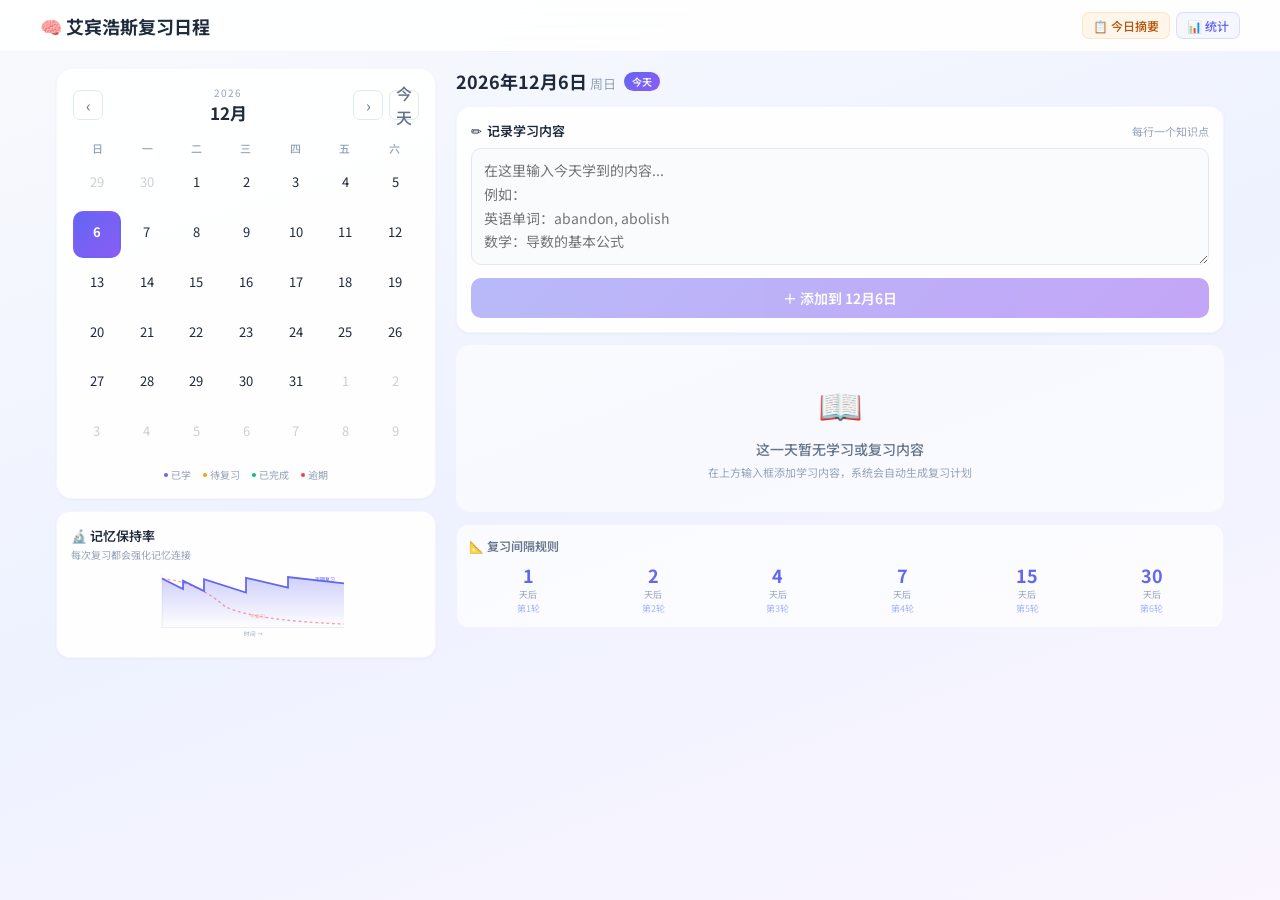
==== index.html @ 2f9223e2 "测试：第一次用命令行修改" ====
<!DOCTYPE html>
<html lang="zh-CN">
<head>
<meta charset="UTF-8">
<meta name="viewport" content="width=device-width, initial-scale=1.0, maximum-scale=1.0, user-scalable=no">
<meta name="apple-mobile-web-app-capable" content="yes">
<meta name="apple-mobile-web-app-status-bar-style" content="black-translucent">
<meta name="apple-mobile-web-app-title" content="复习日程">
<meta name="theme-color" content="#6366f1">
<meta name="description" content="艾宾浩斯遗忘曲线复习提示工具">
<title>艾宾浩斯复习日程</title>
<link rel="manifest" href="[data-uri]">
<link rel="icon" href="data:image/svg+xml,<svg xmlns='http://www.w3.org/2000/svg' viewBox='0 0 100 100'><text y='.9em' font-size='80'>🧠</text></svg>">
<link href="https://fonts.googleapis.com/css2?family=Noto+Sans+SC:wght@300;400;500;600;700&display=swap" rel="stylesheet">
<style>
*{box-sizing:border-box;margin:0;padding:0;-webkit-tap-highlight-color:transparent}
html,body{height:100%;overflow:hidden}
body{font-family:'Noto Sans SC',system-ui,sans-serif;background:linear-gradient(160deg,#f8fafc 0%,#eef2ff 50%,#faf5ff 100%);color:#1e293b}
::-webkit-scrollbar{width:4px}
::-webkit-scrollbar-thumb{background:rgba(120,120,140,0.2);border-radius:2px}

@keyframes fadeUp{from{opacity:0;transform:translateY(10px)}to{opacity:1;transform:translateY(0)}}
@keyframes pulse{0%,100%{transform:scale(1)}50%{transform:scale(1.08)}}
@keyframes modalIn{from{opacity:0;transform:scale(0.92) translateY(20px)}to{opacity:1;transform:scale(1) translateY(0)}}
@keyframes overlayIn{from{opacity:0}to{opacity:1}}
@keyframes spin{to{transform:rotate(360deg)}}

.app{display:flex;flex-direction:column;height:100vh;height:100dvh}

/* Header */
.header{background:rgba(255,255,255,0.88);backdrop-filter:blur(20px);-webkit-backdrop-filter:blur(20px);border-bottom:1px solid rgba(99,102,241,0.08);padding:12px 16px;flex-shrink:0;z-index:10}
.header-inner{display:flex;justify-content:space-between;align-items:center;max-width:1200px;margin:0 auto}
.logo{display:flex;align-items:center;gap:6px}
.logo h1{font-size:18px;font-weight:700;color:#1e293b}
.logo p{font-size:10px;color:#94a3b8;letter-spacing:2px}
.header-btns{display:flex;gap:6px;align-items:center;flex-wrap:wrap}
.hbtn{padding:4px 10px;border-radius:7px;border:1px solid rgba(99,102,241,0.18);background:rgba(99,102,241,0.05);color:#6366f1;font-size:12px;font-weight:500;cursor:pointer;font-family:inherit;white-space:nowrap}
.hbtn.warn{background:rgba(245,158,11,0.08);border-color:rgba(245,158,11,0.18);color:#b45309}
.hbtn.danger{background:rgba(239,68,68,0.06);border-color:rgba(239,68,68,0.12);color:#dc2626}
.streak-badge{display:flex;align-items:center;gap:3px;padding:3px 10px;border-radius:7px;background:rgba(245,158,11,0.08);border:1px solid rgba(245,158,11,0.15);font-size:12px;font-weight:600;color:#92400e}
.streak-fire{animation:pulse 1.5s ease infinite;display:inline-block}

/* Today banner */
.today-banner{padding:8px 12px;background:rgba(251,191,36,0.08);border:1px solid rgba(245,158,11,0.12);border-radius:10px;font-size:12px;color:#92400e;margin:8px 16px 0;display:flex;justify-content:space-between;align-items:center}

/* Main content */
.main{flex:1;overflow-y:auto;-webkit-overflow-scrolling:touch}
.main-grid{display:grid;grid-template-columns:380px 1fr;gap:20px;max-width:1200px;margin:0 auto;padding:16px}

/* Calendar */
.cal-card{background:rgba(255,255,255,0.9);border-radius:16px;padding:16px;border:1px solid rgba(99,102,241,0.06);box-shadow:0 1px 3px rgba(0,0,0,0.04);margin-bottom:12px}
.cal-nav{display:flex;align-items:center;gap:6px;margin-bottom:12px}
.cal-nav button{width:30px;height:30px;border-radius:7px;border:1px solid #e2e8f0;background:#fff;font-size:16px;cursor:pointer;color:#64748b;display:flex;align-items:center;justify-content:center;font-family:inherit}
.cal-title{flex:1;text-align:center}
.cal-title .year{font-size:10px;color:#94a3b8;letter-spacing:1px;display:block}
.cal-title .month{font-size:17px;font-weight:700;color:#1e293b}
.cal-today-btn{padding:3px 10px;border-radius:6px;border:1px solid rgba(99,102,241,0.2);background:rgba(99,102,241,0.06);color:#6366f1;font-size:11px;cursor:pointer;font-weight:500;font-family:inherit}
.week-row{display:grid;grid-template-columns:repeat(7,1fr);margin-bottom:2px}
.week-label{text-align:center;font-size:11px;color:#94a3b8;font-weight:500;padding:3px 0}
.days-grid{display:grid;grid-template-columns:repeat(7,1fr);gap:2px}
.day-cell{aspect-ratio:1;display:flex;flex-direction:column;align-items:center;justify-content:center;font-size:13px;border-radius:10px;cursor:pointer;position:relative;transition:all 0.12s ease;border:2px solid transparent;-webkit-user-select:none;user-select:none}
.day-cell:active{transform:scale(0.92)}
.day-cell.selected{background:linear-gradient(135deg,#6366f1,#8b5cf6);color:#fff;font-weight:700}
.day-cell.today{background:rgba(99,102,241,0.08);border-color:#6366f1;font-weight:700}
.day-cell.outside{opacity:0.22}
.dot-row{display:flex;gap:3px;margin-top:1px;height:5px}
.dot{width:4px;height:4px;border-radius:50%}
.legend{display:flex;gap:12px;justify-content:center;margin-top:10px;font-size:10px;color:#94a3b8}
.legend-item{display:flex;align-items:center;gap:3px}

/* Curve card */
.curve-card{background:rgba(255,255,255,0.9);border-radius:14px;padding:14px;border:1px solid rgba(99,102,241,0.06);box-shadow:0 1px 3px rgba(0,0,0,0.04)}
.curve-card h3{font-size:13px;font-weight:600;color:#1e293b;margin-bottom:2px}
.curve-card p{font-size:10px;color:#94a3b8;margin-bottom:6px}

/* Detail section */
.detail-section{display:flex;flex-direction:column;gap:12px}
.date-header{display:flex;align-items:center;gap:8px;flex-wrap:wrap}
.date-header h2{font-size:18px;font-weight:700;color:#1e293b}
.date-weekday{font-size:13px;font-weight:400;color:#94a3b8}
.today-tag{padding:2px 8px;border-radius:16px;background:linear-gradient(135deg,#6366f1,#8b5cf6);color:#fff;font-size:10px;font-weight:600}

/* Input card */
.input-card{background:rgba(255,255,255,0.9);border-radius:14px;padding:14px;border:1px solid rgba(99,102,241,0.06);box-shadow:0 1px 3px rgba(0,0,0,0.04)}
.input-header{display:flex;align-items:center;gap:5px;margin-bottom:8px;font-size:13px}
.input-header .hint{margin-left:auto;font-size:11px;color:#94a3b8}
.input-card textarea{width:100%;padding:10px 12px;border-radius:10px;border:1.5px solid #e2e8f0;font-size:14px;line-height:1.7;resize:vertical;font-family:inherit;color:#334155;background:rgba(248,250,252,0.6);transition:all 0.2s;min-height:80px}
.input-card textarea:focus{outline:none;border-color:#6366f1;box-shadow:0 0 0 3px rgba(99,102,241,0.12)}
.add-btn{margin-top:8px;width:100%;padding:10px 0;border-radius:10px;border:none;background:linear-gradient(135deg,#6366f1,#7c3aed);color:#fff;font-size:14px;font-weight:600;cursor:pointer;font-family:inherit;transition:all 0.2s}
.add-btn:disabled{opacity:0.45;cursor:not-allowed}
.add-btn:active:not(:disabled){transform:scale(0.98)}

/* Section cards */
.section-card{background:rgba(255,255,255,0.9);border-radius:14px;padding:14px;border:1px solid rgba(99,102,241,0.06);box-shadow:0 1px 3px rgba(0,0,0,0.04)}
.section-title{font-size:13px;font-weight:600;color:#1e293b;display:flex;align-items:center;gap:6px;margin-bottom:10px}
.section-dot{width:7px;height:7px;border-radius:50%;display:inline-block;flex-shrink:0}
.done-count{margin-left:auto;font-size:11px;font-weight:400;color:#94a3b8}
.learn-item{display:flex;align-items:center;justify-content:space-between;padding:7px 10px;border-radius:7px;margin-bottom:4px;background:rgba(99,102,241,0.03);border:1px solid rgba(99,102,241,0.06);animation:fadeUp 0.3s ease both;font-size:13px;color:#334155}
.del-btn{width:22px;height:22px;border-radius:5px;border:none;background:rgba(239,68,68,0.08);color:#ef4444;font-size:11px;cursor:pointer;display:flex;align-items:center;justify-content:center;flex-shrink:0}
.schedule-preview{margin-top:10px;padding:8px 10px;border-radius:8px;background:rgba(99,102,241,0.03);border:1px solid rgba(99,102,241,0.06)}
.schedule-preview .label{font-size:11px;color:#64748b;margin-bottom:5px}
.schedule-tags{display:flex;flex-wrap:wrap;gap:5px}
.schedule-tag{padding:3px 8px;border-radius:5px;font-size:10px;font-weight:500;border:1px solid;cursor:pointer;transition:all 0.12s}
.schedule-tag:active{transform:scale(0.95)}

/* Review items */
.review-group{margin-bottom:10px}
.review-group-head{display:flex;align-items:center;gap:6px;font-size:11px;color:#64748b;margin-bottom:5px;flex-wrap:wrap}
.review-round{padding:1px 7px;border-radius:4px;background:rgba(99,102,241,0.08);color:#6366f1;font-size:10px;font-weight:500}
.retention-bar{flex:1;height:3px;border-radius:2px;background:#f1f5f9;overflow:hidden;max-width:60px;min-width:30px}
.retention-fill{height:100%;border-radius:2px;transition:width 0.3s}
.retention-text{font-size:10px;color:#94a3b8}
.review-item{display:flex;align-items:center;gap:8px;padding:7px 10px;border-radius:7px;margin-bottom:3px;border:1px solid;animation:fadeUp 0.3s ease both}
.check-box{width:20px;height:20px;border-radius:5px;border:2px solid;display:flex;align-items:center;justify-content:center;flex-shrink:0;cursor:pointer;transition:all 0.12s}
.check-box:active{transform:scale(0.88)}
.review-text{font-size:13px;color:#334155}

/* Empty */
.empty-state{text-align:center;padding:32px 16px;background:rgba(255,255,255,0.6);border-radius:14px}
.empty-state .icon{font-size:36px;margin-bottom:10px}
.empty-state .text{font-size:14px;color:#64748b;font-weight:500}
.empty-state .hint{font-size:11px;color:#94a3b8;margin-top:5px}

/* Ref card */
.ref-card{background:rgba(255,255,255,0.7);border-radius:12px;padding:12px;border:1px solid rgba(99,102,241,0.06)}
.ref-card h4{font-size:12px;font-weight:600;color:#64748b;margin-bottom:8px}
.ref-grid{display:flex;gap:6px;justify-content:space-between}
.ref-item{text-align:center;flex:1}
.ref-num{font-size:18px;font-weight:700;color:#6366f1}
.ref-label{font-size:9px;color:#94a3b8}
.ref-round{font-size:9px;color:#a5b4fc;margin-top:1px}

/* Stats */
.stats-panel{display:grid;grid-template-columns:repeat(4,1fr);gap:8px;margin:8px 16px 0;animation:fadeUp 0.3s ease}
.stat-card{background:rgba(99,102,241,0.04);border-radius:10px;padding:10px;text-align:center;border:1px solid rgba(99,102,241,0.08)}
.stat-num{font-size:22px;font-weight:700;color:#6366f1}
.stat-label{font-size:10px;color:#94a3b8;margin-top:1px}

/* Modal */
.modal-overlay{position:fixed;inset:0;z-index:100;background:rgba(15,23,42,0.5);backdrop-filter:blur(8px);-webkit-backdrop-filter:blur(8px);display:flex;align-items:center;justify-content:center;padding:16px;animation:overlayIn 0.25s ease}
.modal{background:#fff;border-radius:18px;padding:20px;width:100%;max-width:440px;max-height:82vh;overflow-y:auto;box-shadow:0 25px 60px rgba(0,0,0,0.2);animation:modalIn 0.35s cubic-bezier(0.16,1,0.3,1)}
.modal-header{display:flex;justify-content:space-between;align-items:flex-start;margin-bottom:14px}
.modal-header h2{font-size:18px;font-weight:700;color:#1e293b}
.modal-header .date{font-size:12px;color:#94a3b8;margin-top:2px}
.modal-close{width:30px;height:30px;border-radius:7px;border:1px solid #e2e8f0;background:#fff;font-size:15px;cursor:pointer;color:#94a3b8;display:flex;align-items:center;justify-content:center;font-family:inherit}
.modal .streak-bar{display:flex;align-items:center;gap:6px;padding:8px 12px;border-radius:10px;background:linear-gradient(135deg,rgba(245,158,11,0.08),rgba(251,191,36,0.06));border:1px solid rgba(245,158,11,0.12);margin-bottom:12px;font-size:13px;color:#92400e}
.modal .streak-bar .msg{margin-left:auto;font-size:11px;color:#b45309;font-weight:500}
.modal-summary{display:grid;grid-template-columns:repeat(3,1fr);gap:8px;margin-bottom:14px}
.modal-summary .card{text-align:center;padding:10px 6px;border-radius:10px;background:rgba(248,250,252,0.8);border:1px solid}
.modal-summary .num{font-size:22px;font-weight:700}
.modal-summary .lbl{font-size:10px;color:#94a3b8;margin-top:1px}
.modal-list{margin-bottom:12px}
.modal-list h4{font-size:12px;font-weight:600;color:#1e293b;margin-bottom:6px}
.modal-list-scroll{max-height:180px;overflow-y:auto}
.modal-group{margin-bottom:8px}
.modal-group-head{display:flex;align-items:center;gap:6px;font-size:11px;color:#64748b;margin-bottom:4px}
.modal-item{display:flex;align-items:center;gap:8px;padding:6px 8px;border-radius:7px;margin-bottom:2px;animation:fadeUp 0.3s ease both}
.modal-overdue{padding:10px 12px;border-radius:10px;background:rgba(239,68,68,0.04);border:1px solid rgba(239,68,68,0.1);margin-bottom:12px}
.modal-overdue h4{font-size:12px;font-weight:600;color:#dc2626;margin-bottom:3px}
.modal-overdue .hint{font-size:10px;color:#f87171;margin-bottom:6px}
.modal-overdue-item{display:flex;align-items:center;justify-content:space-between;padding:5px 8px;border-radius:5px;margin-bottom:2px;background:rgba(239,68,68,0.04);font-size:12px;color:#991b1b}
.modal-overdue-item .meta{font-size:10px;color:#f87171;flex-shrink:0}
.modal-start-btn{width:100%;padding:11px 0;border-radius:10px;border:none;background:linear-gradient(135deg,#6366f1,#7c3aed);color:#fff;font-size:14px;font-weight:600;cursor:pointer;font-family:inherit}
.modal-start-btn:active{transform:scale(0.98)}

/* Mobile responsive */
@media(max-width:800px){
  .main-grid{grid-template-columns:1fr;padding:12px}
  .header{padding:10px 12px}
  .logo h1{font-size:16px}
  .stats-panel{grid-template-columns:repeat(2,1fr);margin:8px 12px 0}
  .today-banner{margin:6px 12px 0}
  .cal-section{order:0}
  .detail-section{order:1}
}
@media(max-width:400px){
  .header-btns{gap:4px}
  .hbtn{padding:3px 7px;font-size:11px}
  .stats-panel{grid-template-columns:repeat(2,1fr)}
}
</style>
</head>
<body>
<div class="app" id="app"></div>
<script>
// ========== DATA LAYER ==========
const REVIEW_INTERVALS = [1,2,4,7,15,30];
const REVIEW_LABELS = ['1天后','2天后','4天后','7天后','15天后','30天后'];
const WEEKDAYS = ['日','一','二','三','四','五','六'];
const MONTHS = ['1月','2月','3月','4月','5月','6月','7月','8月','9月','10月','11月','12月'];
const LS_KEY = 'ebbinghaus-pwa-v1';

function dateToKey(d){ return d.getFullYear()+'-'+String(d.getMonth()+1).padStart(2,'0')+'-'+String(d.getDate()).padStart(2,'0') }
function keyToDate(k){ const p=k.split('-').map(Number); return new Date(p[0],p[1]-1,p[2]) }
function addDays(d,n){ const r=new Date(d); r.setDate(r.getDate()+n); return r }
function sameDay(a,b){ return a.getFullYear()===b.getFullYear()&&a.getMonth()===b.getMonth()&&a.getDate()===b.getDate() }
function retentionRate(days){ return Math.max(0.2,Math.exp(-0.3*days)) }

let state = {
  entries: {},
  completed: {},
  currentMonth: new Date().getMonth(),
  currentYear: new Date().getFullYear(),
  selectedDate: new Date(),
  inputText: '',
  showStats: false,
  showModal: false,
  dismissedDate: ''
};

function loadState(){
  try{
    const raw = localStorage.getItem(LS_KEY);
    if(raw){
      const d = JSON.parse(raw);
      state.entries = d.entries||{};
      state.completed = d.completed||{};
    }
  }catch(e){}
}
function saveState(){
  try{
    localStorage.setItem(LS_KEY, JSON.stringify({entries:state.entries,completed:state.completed}));
  }catch(e){}
}

function getReviewMap(){
  const map={};
  Object.keys(state.entries).forEach(dk=>{
    const items=state.entries[dk];
    const ld=keyToDate(dk);
    REVIEW_INTERVALS.forEach((interval,idx)=>{
      const rd=addDays(ld,interval);
      const rk=dateToKey(rd);
      if(!map[rk])map[rk]=[];
      items.forEach(item=>{
        map[rk].push({content:item,learnedOn:dk,reviewRound:idx+1,interval});
      });
    });
  });
  return map;
}

function isCompleted(dk,content,learnedOn){
  return !!state.completed[dk+'::'+learnedOn+'::'+content];
}
function toggleCompleted(dk,content,learnedOn){
  const k=dk+'::'+learnedOn+'::'+content;
  if(state.completed[k]) delete state.completed[k];
  else state.completed[k]=true;
  saveState(); render();
}

function getOverdue(rMap){
  const today=new Date(); const arr=[];
  Object.keys(rMap).forEach(dk=>{
    const d=keyToDate(dk);
    if(d<today&&!sameDay(d,today)){
      rMap[dk].forEach(r=>{
        if(!state.completed[dk+'::'+r.learnedOn+'::'+r.content])
          arr.push({...r,dueDate:dk});
      });
    }
  });
  return arr;
}

function getStreak(rMap){
  const today=new Date(); let count=0; let cd=new Date(today);
  const tKey=dateToKey(cd); const tRevs=rMap[tKey]||[]; const tLearned=state.entries[tKey]||[];
  if(!tRevs.length&&!tLearned.length) cd=addDays(cd,-1);
  else if(tRevs.length){
    const allDone=tRevs.every(r=>state.completed[tKey+'::'+r.learnedOn+'::'+r.content]);
    if(!allDone) cd=addDays(cd,-1);
  }
  for(let i=0;i<365;i++){
    const dk=dateToKey(cd); const revs=rMap[dk]||[]; const learned=state.entries[dk]||[];
    if(!revs.length&&!learned.length) break;
    if(revs.length){
      const allDone=revs.every(r=>state.completed[dk+'::'+r.learnedOn+'::'+r.content]);
      if(!allDone) break;
    }
    count++; cd=addDays(cd,-1);
  }
  return count;
}

function getCalDays(y,m){
  const first=new Date(y,m,1); const last=new Date(y,m+1,0); const days=[];
  for(let i=first.getDay()-1;i>=0;i--) days.push({date:new Date(y,m,-i),outside:true});
  for(let i=1;i<=last.getDate();i++) days.push({date:new Date(y,m,i),outside:false});
  const rem=42-days.length;
  for(let i=1;i<=rem;i++) days.push({date:new Date(y,m+1,i),outside:true});
  return days;
}

// ========== RENDER ==========
function h(tag,attrs,...children){
  const el=document.createElement(tag);
  if(attrs) Object.keys(attrs).forEach(k=>{
    if(k==='onclick'||k==='oninput'||k==='onchange') el.addEventListener(k.slice(2),attrs[k]);
    else if(k==='className') el.className=attrs[k];
    else if(k==='style'&&typeof attrs[k]==='object'){
      Object.assign(el.style,attrs[k]);
    }
    else el.setAttribute(k,attrs[k]);
  });
  children.flat(Infinity).forEach(c=>{
    if(c==null||c===false)return;
    if(typeof c==='string'||typeof c==='number') el.appendChild(document.createTextNode(c));
    else if(c instanceof Node) el.appendChild(c);
  });
  return el;
}

function render(){
  const today=new Date();
  const todayKey=dateToKey(today);
  const rMap=getReviewMap();
  const overdue=getOverdue(rMap);
  const streak=getStreak(rMap);
  const selKey=dateToKey(state.selectedDate);
  const dayReviews=rMap[selKey]||[];
  const dayLearned=state.entries[selKey]||[];
  const calDays=getCalDays(state.currentYear,state.currentMonth);
  const isToday=sameDay(state.selectedDate,today);
  const todayRevs=rMap[todayKey]||[];
  const todayDone=todayRevs.filter(r=>isCompleted(todayKey,r.content,r.learnedOn)).length;
  const totalLearned=Object.values(state.entries).reduce((s,a)=>s+a.length,0);
  const totalCompleted=Object.keys(state.completed).length;

  // Auto show modal
  if(!state.showModal && state.dismissedDate!==todayKey && (todayRevs.length>0||overdue.length>0)){
    state.showModal=true;
  }

  const app=document.getElementById('app');
  app.innerHTML='';

  // == Modal ==
  if(state.showModal){
    const dismiss=()=>{ state.showModal=false; state.dismissedDate=todayKey; render(); };
    const overlay=h('div',{className:'modal-overlay',onclick:dismiss});
    const modal=h('div',{className:'modal',onclick:e=>e.stopPropagation()},
      // Header
      h('div',{className:'modal-header'},
        h('div',null,
          h('h2',null,(todayRevs.length>0?'📋':'✅')+' 今日复习摘要'),
          h('p',{className:'date'},today.getFullYear()+'年'+(today.getMonth()+1)+'月'+today.getDate()+'日 周'+WEEKDAYS[today.getDay()])
        ),
        h('button',{className:'modal-close',onclick:dismiss},'✕')
      ),
      // Streak
      streak>0?h('div',{className:'streak-bar'},
        h('span',{className:'streak-fire',style:{fontSize:'18px'}},'🔥'),
        h('span',null,'连续坚持 ',h('strong',null,streak),' 天'),
        h('span',{className:'msg'},streak>=30?'太强了！':streak>=14?'继续保持！':streak>=7?'一周达成！':'加油！')
      ):null,
      // Summary
      h('div',{className:'modal-summary'},
        h('div',{className:'card',style:{borderColor:'rgba(99,102,241,0.15)'}},
          h('div',{className:'num',style:{color:'#6366f1'}},todayRevs.length),
          h('div',{className:'lbl'},'今日待复习')
        ),
        h('div',{className:'card',style:{borderColor:'rgba(16,185,129,0.15)'}},
          h('div',{className:'num',style:{color:'#10b981'}},todayDone),
          h('div',{className:'lbl'},'已完成')
        ),
        h('div',{className:'card',style:{borderColor:overdue.length>0?'rgba(239,68,68,0.15)':'rgba(16,185,129,0.15)'}},
          h('div',{className:'num',style:{color:overdue.length>0?'#ef4444':'#10b981'}},overdue.length),
          h('div',{className:'lbl'},'逾期未复习')
        )
      ),
      // Today list
      todayRevs.length>0?h('div',{className:'modal-list'},
        h('h4',null,'📌 今日复习内容'),
        h('div',{className:'modal-list-scroll'},
          ...(() => {
            const groups={};
            todayRevs.forEach(r=>{ if(!groups[r.learnedOn])groups[r.learnedOn]=[]; groups[r.learnedOn].push(r); });
            return Object.keys(groups).sort().map(lk=>{
              const ld=keyToDate(lk); const items=groups[lk];
              return h('div',{className:'modal-group'},
                h('div',{className:'modal-group-head'},
                  h('span',null,'学于 '+(ld.getMonth()+1)+'/'+ld.getDate()),
                  h('span',{className:'review-round'},'第'+items[0].reviewRound+'次')
                ),
                ...items.map(r=>{
                  const done=isCompleted(todayKey,r.content,r.learnedOn);
                  return h('div',{className:'modal-item',style:{background:done?'rgba(16,185,129,0.05)':'rgba(251,191,36,0.05)'}},
                    h('div',{className:'check-box',onclick:()=>toggleCompleted(todayKey,r.content,r.learnedOn),style:{background:done?'#10b981':'transparent',borderColor:done?'#10b981':'#cbd5e1',color:'#fff'}},done?'✓':''),
                    h('span',{style:{fontSize:'13px',color:'#334155',flex:'1',textDecoration:done?'line-through':'none',opacity:done?'0.5':'1'}},r.content)
                  );
                })
              );
            });
          })()
        )
      ):null,
      // Overdue
      overdue.length>0?h('div',{className:'modal-overdue'},
        h('h4',null,'⚠️ 逾期未复习 ('+overdue.length+'项)'),
        h('p',{className:'hint'},'以下内容已过复习日期，建议尽快补习'),
        h('div',{className:'modal-list-scroll'},
          ...overdue.slice(0,10).map(r=>
            h('div',{className:'modal-overdue-item'},
              h('span',{style:{flex:'1'}},r.content),
              h('span',{className:'meta'},'原定 '+(keyToDate(r.dueDate).getMonth()+1)+'/'+keyToDate(r.dueDate).getDate())
            )
          ),
          overdue.length>10?h('p',{style:{fontSize:'11px',color:'#94a3b8',textAlign:'center',marginTop:'5px'}},'还有 '+(overdue.length-10)+' 项...'):null
        )
      ):null,
      // Button
      h('button',{className:'modal-start-btn',onclick:dismiss},todayRevs.length-todayDone>0?'开始复习 →':'知道了 👍')
    );
    overlay.appendChild(modal);
    app.appendChild(overlay);
  }

  // == Header ==
  const header=h('div',{className:'header'},
    h('div',{className:'header-inner'},
      h('div',{className:'logo'},
        h('h1',null,'🧠 艾宾浩斯复习日程'),
      ),
      h('div',{className:'header-btns'},
        streak>0?h('div',{className:'streak-badge'},h('span',{className:'streak-fire'},'🔥'),streak+'天'):null,
        overdue.length>0?h('button',{className:'hbtn danger'},'⚠️ '+overdue.length+'项逾期'):null,
        h('button',{className:'hbtn warn',onclick:()=>{state.showModal=true;render();}},'📋 今日摘要'),
        h('button',{className:'hbtn',onclick:()=>{state.showStats=!state.showStats;render();}},state.showStats?'✕ 关闭':'📊 统计')
      )
    ),
    // Stats
    state.showStats?h('div',{className:'stats-panel'},
      h('div',{className:'stat-card'},h('div',{className:'stat-num'},totalLearned),h('div',{className:'stat-label'},'已学内容')),
      h('div',{className:'stat-card'},h('div',{className:'stat-num'},Object.keys(state.entries).length),h('div',{className:'stat-label'},'学习天数')),
      h('div',{className:'stat-card'},h('div',{className:'stat-num',style:{color:'#10b981'}},totalCompleted),h('div',{className:'stat-label'},'已完成复习')),
      h('div',{className:'stat-card'},h('div',{className:'stat-num',style:{color:todayRevs.length-todayDone>0?'#f59e0b':'#10b981'}},todayRevs.length-todayDone),h('div',{className:'stat-label'},'今日待复习'))
    ):null,
    // Today banner
    todayRevs.length>0?h('div',{className:'today-banner'},
      h('span',null,'📌 今日有 ',h('strong',null,todayRevs.length),' 项需要复习，已完成 ',h('strong',null,todayDone),' 项'),
      !sameDay(state.selectedDate,today)?h('button',{className:'cal-today-btn',onclick:()=>{state.selectedDate=today;state.currentMonth=today.getMonth();state.currentYear=today.getFullYear();render();}},'查看今日'):null
    ):null
  );
  app.appendChild(header);

  // == Main ==
  const main=h('div',{className:'main'});
  const grid=h('div',{className:'main-grid'});

  // -- Calendar column --
  const calCol=h('div',{className:'cal-section'});

  // Calendar card
  const calCard=h('div',{className:'cal-card'});
  const calNav=h('div',{className:'cal-nav'},
    h('button',{onclick:()=>{if(state.currentMonth===0){state.currentMonth=11;state.currentYear--}else state.currentMonth--;render();}},'‹'),
    h('div',{className:'cal-title'},
      h('span',{className:'year'},state.currentYear),
      h('span',{className:'month'},MONTHS[state.currentMonth])
    ),
    h('button',{onclick:()=>{if(state.currentMonth===11){state.currentMonth=0;state.currentYear++}else state.currentMonth++;render();}},'›'),
    h('button',{className:'cal-today-btn',onclick:()=>{state.currentMonth=today.getMonth();state.currentYear=today.getFullYear();state.selectedDate=today;render();}},'今天')
  );
  calCard.appendChild(calNav);

  const weekRow=h('div',{className:'week-row'});
  WEEKDAYS.forEach(w=>weekRow.appendChild(h('div',{className:'week-label'},w)));
  calCard.appendChild(weekRow);

  const daysGrid=h('div',{className:'days-grid'});
  calDays.forEach(day=>{
    const dk=dateToKey(day.date);
    const hasL=!!state.entries[dk];
    const hasR=!!(rMap[dk]&&rMap[dk].length);
    const isSel=sameDay(day.date,state.selectedDate);
    const isTd=sameDay(day.date,today);
    const rc=(rMap[dk]||[]).length;
    const dc=(rMap[dk]||[]).filter(r=>isCompleted(dk,r.content,r.learnedOn)).length;
    const allDone=rc>0&&dc===rc;
    const isPast=day.date<today&&!isTd;

    let cls='day-cell';
    if(isSel)cls+=' selected';
    else if(isTd)cls+=' today';
    if(day.outside)cls+=' outside';

    const cell=h('div',{className:cls,onclick:()=>{state.selectedDate=day.date;render();}},
      h('span',null,day.date.getDate()),
      h('div',{className:'dot-row'},
        hasL?h('div',{className:'dot',style:{background:isSel?'rgba(255,255,255,0.9)':'#6366f1'}}):null,
        hasR?h('div',{className:'dot',style:{background:isSel?'rgba(255,255,255,0.7)':allDone?'#10b981':isPast?'#ef4444':'#f59e0b'}}):null
      )
    );
    daysGrid.appendChild(cell);
  });
  calCard.appendChild(daysGrid);

  const legend=h('div',{className:'legend'},
    h('div',{className:'legend-item'},h('div',{className:'dot',style:{background:'#6366f1'}}),' 已学'),
    h('div',{className:'legend-item'},h('div',{className:'dot',style:{background:'#f59e0b'}}),' 待复习'),
    h('div',{className:'legend-item'},h('div',{className:'dot',style:{background:'#10b981'}}),' 已完成'),
    h('div',{className:'legend-item'},h('div',{className:'dot',style:{background:'#ef4444'}}),' 逾期')
  );
  calCard.appendChild(legend);
  calCol.appendChild(calCard);

  // Curve
  const curveCard=h('div',{className:'curve-card'});
  curveCard.innerHTML='<h3>🔬 记忆保持率</h3><p>每次复习都会强化记忆连接</p><svg viewBox="0 0 300 100" style="width:100%;height:70px"><defs><linearGradient id="cg" x1="0" y1="0" x2="0" y2="1"><stop offset="0%" stop-color="#6366f1" stop-opacity="0.3"/><stop offset="100%" stop-color="#6366f1" stop-opacity="0"/></linearGradient></defs><line x1="30" y1="85" x2="290" y2="85" stroke="#e2e8f0" stroke-width="1"/><line x1="30" y1="10" x2="30" y2="85" stroke="#e2e8f0" stroke-width="1"/><path d="M30,15 Q80,20 120,55 Q160,75 290,80" fill="none" stroke="#fca5a5" stroke-width="2" stroke-dasharray="4,4"/><path d="M30,15 L60,30 L60,18 L90,33 L90,16 L150,35 L150,14 L210,28 L210,13 L290,22" fill="none" stroke="#6366f1" stroke-width="2.5"/><path d="M30,15 L60,30 L60,18 L90,33 L90,16 L150,35 L150,14 L210,28 L210,13 L290,22 L290,85 L30,85 Z" fill="url(#cg)"/><text x="160" y="97" text-anchor="middle" font-size="8" fill="#94a3b8">时间 →</text><text x="155" y="72" font-size="7" fill="#fca5a5">不复习</text><text x="248" y="18" font-size="7" fill="#6366f1">定期复习</text></svg>';
  calCol.appendChild(curveCard);

  grid.appendChild(calCol);

  // -- Detail column --
  const detailCol=h('div',{className:'detail-section'});

  // Date header
  detailCol.appendChild(h('div',{className:'date-header'},
    h('h2',null,state.selectedDate.getFullYear()+'年'+(state.selectedDate.getMonth()+1)+'月'+state.selectedDate.getDate()+'日',
      h('span',{className:'date-weekday'},' 周'+WEEKDAYS[state.selectedDate.getDay()])
    ),
    isToday?h('span',{className:'today-tag'},'今天'):null
  ));

  // Input
  const inputCard=h('div',{className:'input-card'},
    h('div',{className:'input-header'},
      h('span',null,'✏️'),
      h('span',{style:{fontWeight:'600'}},'记录学习内容'),
      h('span',{className:'hint'},'每行一个知识点')
    )
  );
  const ta=h('textarea',{placeholder:'在这里输入今天学到的内容...\n例如：\n英语单词：abandon, abolish\n数学：导数的基本公式',rows:'4',oninput:e=>{state.inputText=e.target.value}});
  ta.value=state.inputText;
  inputCard.appendChild(ta);
  const addBtn=h('button',{className:'add-btn',onclick:()=>{
    if(!state.inputText.trim())return;
    const k=selKey;
    if(!state.entries[k])state.entries[k]=[];
    state.inputText.split('\n').filter(l=>l.trim()).forEach(l=>state.entries[k].push(l.trim()));
    state.inputText='';
    saveState(); render();
  }},'＋ 添加到 '+(state.selectedDate.getMonth()+1)+'月'+state.selectedDate.getDate()+'日');
  if(!state.inputText.trim()) addBtn.disabled=true;
  inputCard.appendChild(addBtn);
  detailCol.appendChild(inputCard);

  // Learned items
  if(dayLearned.length>0){
    const sec=h('div',{className:'section-card'},
      h('div',{className:'section-title'},
        h('span',{className:'section-dot',style:{background:'#6366f1'}}),
        '当日学习 · '+dayLearned.length+'项'
      )
    );
    dayLearned.forEach((item,idx)=>{
      sec.appendChild(h('div',{className:'learn-item'},
        h('span',{style:{flex:'1'}},item),
        h('button',{className:'del-btn',onclick:()=>{
          state.entries[selKey]=state.entries[selKey].filter((_,i)=>i!==idx);
          if(state.entries[selKey].length===0)delete state.entries[selKey];
          saveState(); render();
        }},'✕')
      ));
    });
    // Schedule preview
    const preview=h('div',{className:'schedule-preview'},h('p',{className:'label'},'📅 复习安排'));
    const tags=h('div',{className:'schedule-tags'});
    REVIEW_INTERVALS.forEach((interval,i)=>{
      const rd=addDays(state.selectedDate,interval);
      const isPast=rd<today;
      tags.appendChild(h('span',{className:'schedule-tag',style:{
        background:isPast?'rgba(239,68,68,0.08)':'rgba(99,102,241,0.08)',
        color:isPast?'#ef4444':'#6366f1',
        borderColor:isPast?'rgba(239,68,68,0.15)':'rgba(99,102,241,0.15)'
      },onclick:()=>{state.selectedDate=rd;state.currentMonth=rd.getMonth();state.currentYear=rd.getFullYear();render();}},
        (rd.getMonth()+1)+'/'+rd.getDate()+' ('+REVIEW_LABELS[i]+')'
      ));
    });
    preview.appendChild(tags);
    sec.appendChild(preview);
    detailCol.appendChild(sec);
  }

  // Review items
  if(dayReviews.length>0){
    const doneTotal=dayReviews.filter(r=>isCompleted(selKey,r.content,r.learnedOn)).length;
    const sec=h('div',{className:'section-card'},
      h('div',{className:'section-title'},
        h('span',{className:'section-dot',style:{background:'#f59e0b'}}),
        '需要复习 · '+dayReviews.length+'项',
        h('span',{className:'done-count'},'已完成 '+doneTotal+'/'+dayReviews.length)
      )
    );
    const groups={};
    dayReviews.forEach(r=>{ if(!groups[r.learnedOn])groups[r.learnedOn]=[]; groups[r.learnedOn].push(r); });
    Object.keys(groups).sort().forEach(lk=>{
      const ld=keyToDate(lk); const items=groups[lk]; const rr=retentionRate(items[0].interval);
      const grp=h('div',{className:'review-group'},
        h('div',{className:'review-group-head'},
          h('span',null,'学于 '+(ld.getMonth()+1)+'/'+ld.getDate()),
          h('span',{className:'review-round'},'第'+items[0].reviewRound+'次复习'),
          h('div',{className:'retention-bar'},h('div',{className:'retention-fill',style:{width:(rr*100)+'%',background:rr>0.5?'#10b981':rr>0.3?'#f59e0b':'#ef4444'}})),
          h('span',{className:'retention-text'},Math.round(rr*100)+'%')
        )
      );
      items.forEach(r=>{
        const done=isCompleted(selKey,r.content,r.learnedOn);
        grp.appendChild(h('div',{className:'review-item',style:{
          background:done?'rgba(16,185,129,0.04)':'rgba(251,191,36,0.04)',
          borderColor:done?'rgba(16,185,129,0.15)':'rgba(251,191,36,0.15)'
        }},
          h('div',{className:'check-box',onclick:()=>toggleCompleted(selKey,r.content,r.learnedOn),style:{
            background:done?'#10b981':'transparent',
            borderColor:done?'#10b981':'#cbd5e1',color:'#fff',fontSize:'12px',fontWeight:'700'
          }},done?'✓':''),
          h('span',{className:'review-text',style:{textDecoration:done?'line-through':'none',opacity:done?'0.5':'1',flex:'1'}},r.content)
        ));
      });
      sec.appendChild(grp);
    });
    detailCol.appendChild(sec);
  }

  // Empty
  if(dayLearned.length===0&&dayReviews.length===0){
    detailCol.appendChild(h('div',{className:'empty-state'},
      h('div',{className:'icon'},'📖'),
      h('p',{className:'text'},'这一天暂无学习或复习内容'),
      h('p',{className:'hint'},'在上方输入框添加学习内容，系统会自动生成复习计划')
    ));
  }

  // Ref card
  const refCard=h('div',{className:'ref-card'},h('h4',null,'📐 复习间隔规则'));
  const refGrid=h('div',{className:'ref-grid'});
  REVIEW_INTERVALS.forEach((interval,i)=>{
    refGrid.appendChild(h('div',{className:'ref-item'},
      h('div',{className:'ref-num'},interval),
      h('div',{className:'ref-label'},'天后'),
      h('div',{className:'ref-round'},'第'+(i+1)+'轮')
    ));
  });
  refCard.appendChild(refGrid);
  detailCol.appendChild(refCard);

  grid.appendChild(detailCol);
  main.appendChild(grid);
  app.appendChild(main);
}

// Init
loadState();
render();
</script>
</body>
</html>
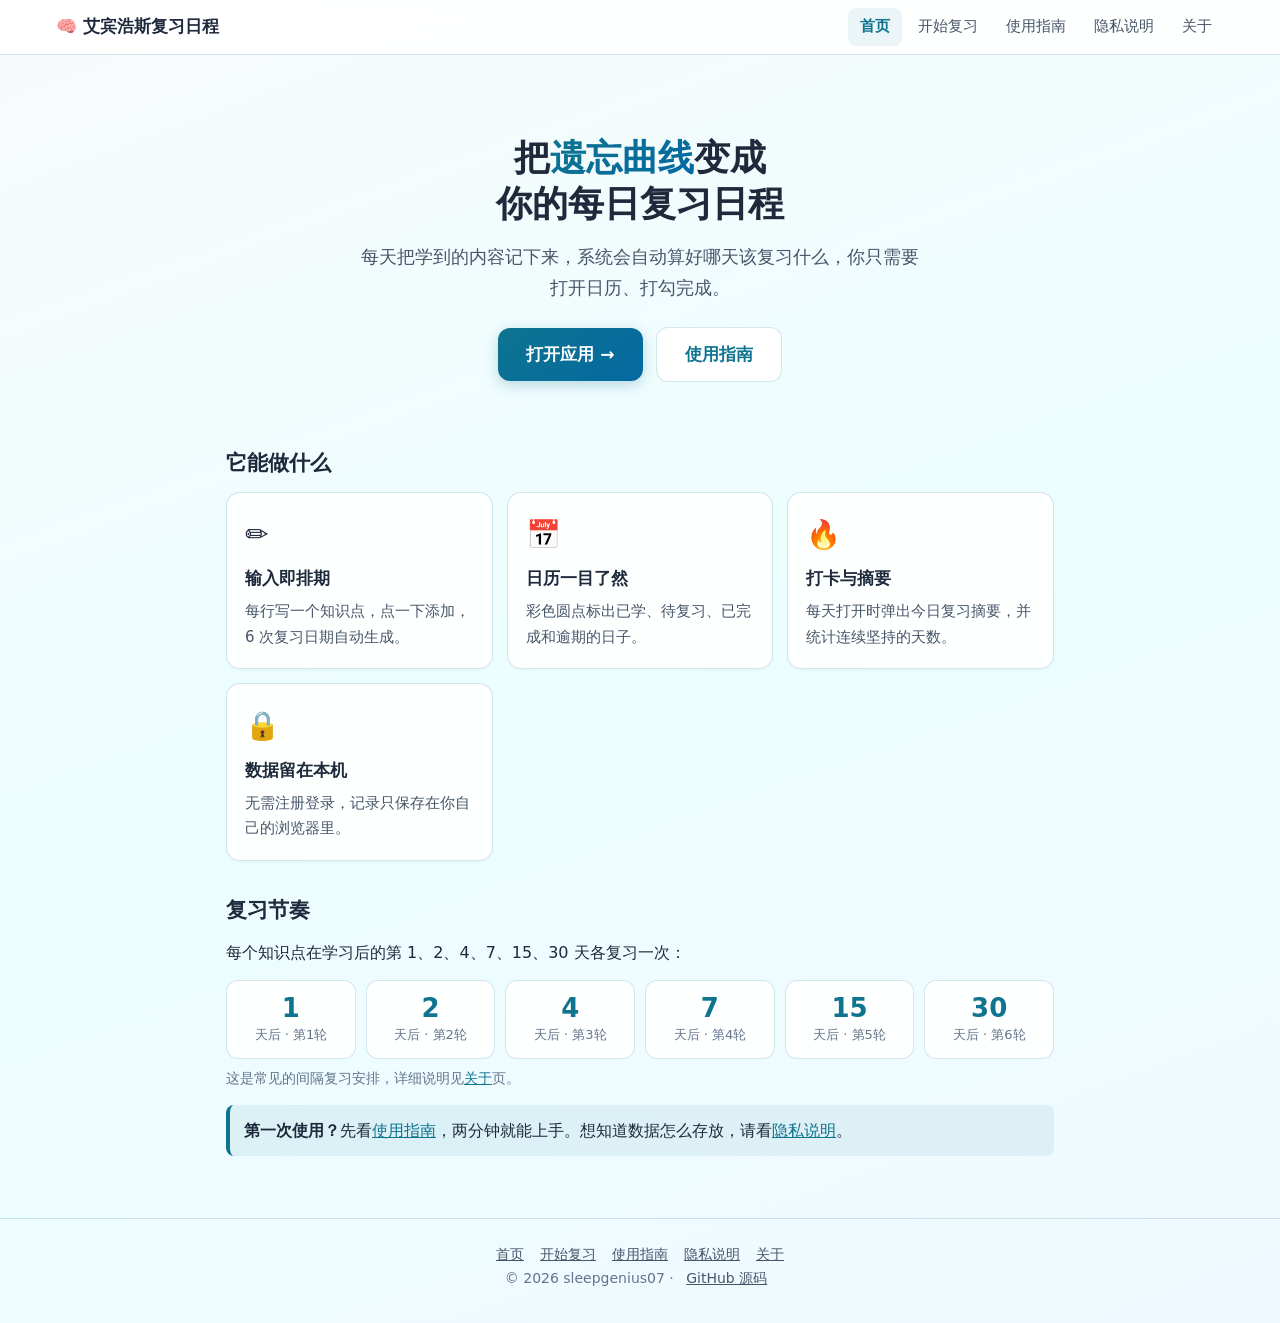
==== commit c59e7d6c: "多页面版本" ====
--- a/index.html
+++ b/index.html
@@ -2,659 +2,72 @@
 <html lang="zh-CN">
 <head>
 <meta charset="UTF-8">
-<meta name="viewport" content="width=device-width, initial-scale=1.0, maximum-scale=1.0, user-scalable=no">
-<meta name="apple-mobile-web-app-capable" content="yes">
-<meta name="apple-mobile-web-app-status-bar-style" content="black-translucent">
-<meta name="apple-mobile-web-app-title" content="复习日程">
-<meta name="theme-color" content="#6366f1">
-<meta name="description" content="艾宾浩斯遗忘曲线复习提示工具">
+<!-- 注意：这里没有 user-scalable=no，用户可以自由缩放页面 -->
+<meta name="viewport" content="width=device-width, initial-scale=1.0">
+<meta name="theme-color" content="#0e7490">
+<meta name="description" content="输入今天学的内容，自动按艾宾浩斯遗忘曲线安排复习日程。免费、免注册，数据只存在你的浏览器里。">
 <title>艾宾浩斯复习日程</title>
-<link rel="manifest" href="[data-uri]">
 <link rel="icon" href="data:image/svg+xml,<svg xmlns='http://www.w3.org/2000/svg' viewBox='0 0 100 100'><text y='.9em' font-size='80'>🧠</text></svg>">
-<link href="https://fonts.googleapis.com/css2?family=Noto+Sans+SC:wght@300;400;500;600;700&display=swap" rel="stylesheet">
-<style>
-*{box-sizing:border-box;margin:0;padding:0;-webkit-tap-highlight-color:transparent}
-html,body{height:100%;overflow:hidden}
-body{font-family:'Noto Sans SC',system-ui,sans-serif;background:linear-gradient(160deg,#f8fafc 0%,#eef2ff 50%,#faf5ff 100%);color:#1e293b}
-::-webkit-scrollbar{width:4px}
-::-webkit-scrollbar-thumb{background:rgba(120,120,140,0.2);border-radius:2px}
-
-@keyframes fadeUp{from{opacity:0;transform:translateY(10px)}to{opacity:1;transform:translateY(0)}}
-@keyframes pulse{0%,100%{transform:scale(1)}50%{transform:scale(1.08)}}
-@keyframes modalIn{from{opacity:0;transform:scale(0.92) translateY(20px)}to{opacity:1;transform:scale(1) translateY(0)}}
-@keyframes overlayIn{from{opacity:0}to{opacity:1}}
-@keyframes spin{to{transform:rotate(360deg)}}
-
-.app{display:flex;flex-direction:column;height:100vh;height:100dvh}
-
-/* Header */
-.header{background:rgba(255,255,255,0.88);backdrop-filter:blur(20px);-webkit-backdrop-filter:blur(20px);border-bottom:1px solid rgba(99,102,241,0.08);padding:12px 16px;flex-shrink:0;z-index:10}
-.header-inner{display:flex;justify-content:space-between;align-items:center;max-width:1200px;margin:0 auto}
-.logo{display:flex;align-items:center;gap:6px}
-.logo h1{font-size:18px;font-weight:700;color:#1e293b}
-.logo p{font-size:10px;color:#94a3b8;letter-spacing:2px}
-.header-btns{display:flex;gap:6px;align-items:center;flex-wrap:wrap}
-.hbtn{padding:4px 10px;border-radius:7px;border:1px solid rgba(99,102,241,0.18);background:rgba(99,102,241,0.05);color:#6366f1;font-size:12px;font-weight:500;cursor:pointer;font-family:inherit;white-space:nowrap}
-.hbtn.warn{background:rgba(245,158,11,0.08);border-color:rgba(245,158,11,0.18);color:#b45309}
-.hbtn.danger{background:rgba(239,68,68,0.06);border-color:rgba(239,68,68,0.12);color:#dc2626}
-.streak-badge{display:flex;align-items:center;gap:3px;padding:3px 10px;border-radius:7px;background:rgba(245,158,11,0.08);border:1px solid rgba(245,158,11,0.15);font-size:12px;font-weight:600;color:#92400e}
-.streak-fire{animation:pulse 1.5s ease infinite;display:inline-block}
-
-/* Today banner */
-.today-banner{padding:8px 12px;background:rgba(251,191,36,0.08);border:1px solid rgba(245,158,11,0.12);border-radius:10px;font-size:12px;color:#92400e;margin:8px 16px 0;display:flex;justify-content:space-between;align-items:center}
-
-/* Main content */
-.main{flex:1;overflow-y:auto;-webkit-overflow-scrolling:touch}
-.main-grid{display:grid;grid-template-columns:380px 1fr;gap:20px;max-width:1200px;margin:0 auto;padding:16px}
-
-/* Calendar */
-.cal-card{background:rgba(255,255,255,0.9);border-radius:16px;padding:16px;border:1px solid rgba(99,102,241,0.06);box-shadow:0 1px 3px rgba(0,0,0,0.04);margin-bottom:12px}
-.cal-nav{display:flex;align-items:center;gap:6px;margin-bottom:12px}
-.cal-nav button{width:30px;height:30px;border-radius:7px;border:1px solid #e2e8f0;background:#fff;font-size:16px;cursor:pointer;color:#64748b;display:flex;align-items:center;justify-content:center;font-family:inherit}
-.cal-title{flex:1;text-align:center}
-.cal-title .year{font-size:10px;color:#94a3b8;letter-spacing:1px;display:block}
-.cal-title .month{font-size:17px;font-weight:700;color:#1e293b}
-.cal-today-btn{padding:3px 10px;border-radius:6px;border:1px solid rgba(99,102,241,0.2);background:rgba(99,102,241,0.06);color:#6366f1;font-size:11px;cursor:pointer;font-weight:500;font-family:inherit}
-.week-row{display:grid;grid-template-columns:repeat(7,1fr);margin-bottom:2px}
-.week-label{text-align:center;font-size:11px;color:#94a3b8;font-weight:500;padding:3px 0}
-.days-grid{display:grid;grid-template-columns:repeat(7,1fr);gap:2px}
-.day-cell{aspect-ratio:1;display:flex;flex-direction:column;align-items:center;justify-content:center;font-size:13px;border-radius:10px;cursor:pointer;position:relative;transition:all 0.12s ease;border:2px solid transparent;-webkit-user-select:none;user-select:none}
-.day-cell:active{transform:scale(0.92)}
-.day-cell.selected{background:linear-gradient(135deg,#6366f1,#8b5cf6);color:#fff;font-weight:700}
-.day-cell.today{background:rgba(99,102,241,0.08);border-color:#6366f1;font-weight:700}
-.day-cell.outside{opacity:0.22}
-.dot-row{display:flex;gap:3px;margin-top:1px;height:5px}
-.dot{width:4px;height:4px;border-radius:50%}
-.legend{display:flex;gap:12px;justify-content:center;margin-top:10px;font-size:10px;color:#94a3b8}
-.legend-item{display:flex;align-items:center;gap:3px}
-
-/* Curve card */
-.curve-card{background:rgba(255,255,255,0.9);border-radius:14px;padding:14px;border:1px solid rgba(99,102,241,0.06);box-shadow:0 1px 3px rgba(0,0,0,0.04)}
-.curve-card h3{font-size:13px;font-weight:600;color:#1e293b;margin-bottom:2px}
-.curve-card p{font-size:10px;color:#94a3b8;margin-bottom:6px}
-
-/* Detail section */
-.detail-section{display:flex;flex-direction:column;gap:12px}
-.date-header{display:flex;align-items:center;gap:8px;flex-wrap:wrap}
-.date-header h2{font-size:18px;font-weight:700;color:#1e293b}
-.date-weekday{font-size:13px;font-weight:400;color:#94a3b8}
-.today-tag{padding:2px 8px;border-radius:16px;background:linear-gradient(135deg,#6366f1,#8b5cf6);color:#fff;font-size:10px;font-weight:600}
-
-/* Input card */
-.input-card{background:rgba(255,255,255,0.9);border-radius:14px;padding:14px;border:1px solid rgba(99,102,241,0.06);box-shadow:0 1px 3px rgba(0,0,0,0.04)}
-.input-header{display:flex;align-items:center;gap:5px;margin-bottom:8px;font-size:13px}
-.input-header .hint{margin-left:auto;font-size:11px;color:#94a3b8}
-.input-card textarea{width:100%;padding:10px 12px;border-radius:10px;border:1.5px solid #e2e8f0;font-size:14px;line-height:1.7;resize:vertical;font-family:inherit;color:#334155;background:rgba(248,250,252,0.6);transition:all 0.2s;min-height:80px}
-.input-card textarea:focus{outline:none;border-color:#6366f1;box-shadow:0 0 0 3px rgba(99,102,241,0.12)}
-.add-btn{margin-top:8px;width:100%;padding:10px 0;border-radius:10px;border:none;background:linear-gradient(135deg,#6366f1,#7c3aed);color:#fff;font-size:14px;font-weight:600;cursor:pointer;font-family:inherit;transition:all 0.2s}
-.add-btn:disabled{opacity:0.45;cursor:not-allowed}
-.add-btn:active:not(:disabled){transform:scale(0.98)}
-
-/* Section cards */
-.section-card{background:rgba(255,255,255,0.9);border-radius:14px;padding:14px;border:1px solid rgba(99,102,241,0.06);box-shadow:0 1px 3px rgba(0,0,0,0.04)}
-.section-title{font-size:13px;font-weight:600;color:#1e293b;display:flex;align-items:center;gap:6px;margin-bottom:10px}
-.section-dot{width:7px;height:7px;border-radius:50%;display:inline-block;flex-shrink:0}
-.done-count{margin-left:auto;font-size:11px;font-weight:400;color:#94a3b8}
-.learn-item{display:flex;align-items:center;justify-content:space-between;padding:7px 10px;border-radius:7px;margin-bottom:4px;background:rgba(99,102,241,0.03);border:1px solid rgba(99,102,241,0.06);animation:fadeUp 0.3s ease both;font-size:13px;color:#334155}
-.del-btn{width:22px;height:22px;border-radius:5px;border:none;background:rgba(239,68,68,0.08);color:#ef4444;font-size:11px;cursor:pointer;display:flex;align-items:center;justify-content:center;flex-shrink:0}
-.schedule-preview{margin-top:10px;padding:8px 10px;border-radius:8px;background:rgba(99,102,241,0.03);border:1px solid rgba(99,102,241,0.06)}
-.schedule-preview .label{font-size:11px;color:#64748b;margin-bottom:5px}
-.schedule-tags{display:flex;flex-wrap:wrap;gap:5px}
-.schedule-tag{padding:3px 8px;border-radius:5px;font-size:10px;font-weight:500;border:1px solid;cursor:pointer;transition:all 0.12s}
-.schedule-tag:active{transform:scale(0.95)}
-
-/* Review items */
-.review-group{margin-bottom:10px}
-.review-group-head{display:flex;align-items:center;gap:6px;font-size:11px;color:#64748b;margin-bottom:5px;flex-wrap:wrap}
-.review-round{padding:1px 7px;border-radius:4px;background:rgba(99,102,241,0.08);color:#6366f1;font-size:10px;font-weight:500}
-.retention-bar{flex:1;height:3px;border-radius:2px;background:#f1f5f9;overflow:hidden;max-width:60px;min-width:30px}
-.retention-fill{height:100%;border-radius:2px;transition:width 0.3s}
-.retention-text{font-size:10px;color:#94a3b8}
-.review-item{display:flex;align-items:center;gap:8px;padding:7px 10px;border-radius:7px;margin-bottom:3px;border:1px solid;animation:fadeUp 0.3s ease both}
-.check-box{width:20px;height:20px;border-radius:5px;border:2px solid;display:flex;align-items:center;justify-content:center;flex-shrink:0;cursor:pointer;transition:all 0.12s}
-.check-box:active{transform:scale(0.88)}
-.review-text{font-size:13px;color:#334155}
-
-/* Empty */
-.empty-state{text-align:center;padding:32px 16px;background:rgba(255,255,255,0.6);border-radius:14px}
-.empty-state .icon{font-size:36px;margin-bottom:10px}
-.empty-state .text{font-size:14px;color:#64748b;font-weight:500}
-.empty-state .hint{font-size:11px;color:#94a3b8;margin-top:5px}
-
-/* Ref card */
-.ref-card{background:rgba(255,255,255,0.7);border-radius:12px;padding:12px;border:1px solid rgba(99,102,241,0.06)}
-.ref-card h4{font-size:12px;font-weight:600;color:#64748b;margin-bottom:8px}
-.ref-grid{display:flex;gap:6px;justify-content:space-between}
-.ref-item{text-align:center;flex:1}
-.ref-num{font-size:18px;font-weight:700;color:#6366f1}
-.ref-label{font-size:9px;color:#94a3b8}
-.ref-round{font-size:9px;color:#a5b4fc;margin-top:1px}
-
-/* Stats */
-.stats-panel{display:grid;grid-template-columns:repeat(4,1fr);gap:8px;margin:8px 16px 0;animation:fadeUp 0.3s ease}
-.stat-card{background:rgba(99,102,241,0.04);border-radius:10px;padding:10px;text-align:center;border:1px solid rgba(99,102,241,0.08)}
-.stat-num{font-size:22px;font-weight:700;color:#6366f1}
-.stat-label{font-size:10px;color:#94a3b8;margin-top:1px}
-
-/* Modal */
-.modal-overlay{position:fixed;inset:0;z-index:100;background:rgba(15,23,42,0.5);backdrop-filter:blur(8px);-webkit-backdrop-filter:blur(8px);display:flex;align-items:center;justify-content:center;padding:16px;animation:overlayIn 0.25s ease}
-.modal{background:#fff;border-radius:18px;padding:20px;width:100%;max-width:440px;max-height:82vh;overflow-y:auto;box-shadow:0 25px 60px rgba(0,0,0,0.2);animation:modalIn 0.35s cubic-bezier(0.16,1,0.3,1)}
-.modal-header{display:flex;justify-content:space-between;align-items:flex-start;margin-bottom:14px}
-.modal-header h2{font-size:18px;font-weight:700;color:#1e293b}
-.modal-header .date{font-size:12px;color:#94a3b8;margin-top:2px}
-.modal-close{width:30px;height:30px;border-radius:7px;border:1px solid #e2e8f0;background:#fff;font-size:15px;cursor:pointer;color:#94a3b8;display:flex;align-items:center;justify-content:center;font-family:inherit}
-.modal .streak-bar{display:flex;align-items:center;gap:6px;padding:8px 12px;border-radius:10px;background:linear-gradient(135deg,rgba(245,158,11,0.08),rgba(251,191,36,0.06));border:1px solid rgba(245,158,11,0.12);margin-bottom:12px;font-size:13px;color:#92400e}
-.modal .streak-bar .msg{margin-left:auto;font-size:11px;color:#b45309;font-weight:500}
-.modal-summary{display:grid;grid-template-columns:repeat(3,1fr);gap:8px;margin-bottom:14px}
-.modal-summary .card{text-align:center;padding:10px 6px;border-radius:10px;background:rgba(248,250,252,0.8);border:1px solid}
-.modal-summary .num{font-size:22px;font-weight:700}
-.modal-summary .lbl{font-size:10px;color:#94a3b8;margin-top:1px}
-.modal-list{margin-bottom:12px}
-.modal-list h4{font-size:12px;font-weight:600;color:#1e293b;margin-bottom:6px}
-.modal-list-scroll{max-height:180px;overflow-y:auto}
-.modal-group{margin-bottom:8px}
-.modal-group-head{display:flex;align-items:center;gap:6px;font-size:11px;color:#64748b;margin-bottom:4px}
-.modal-item{display:flex;align-items:center;gap:8px;padding:6px 8px;border-radius:7px;margin-bottom:2px;animation:fadeUp 0.3s ease both}
-.modal-overdue{padding:10px 12px;border-radius:10px;background:rgba(239,68,68,0.04);border:1px solid rgba(239,68,68,0.1);margin-bottom:12px}
-.modal-overdue h4{font-size:12px;font-weight:600;color:#dc2626;margin-bottom:3px}
-.modal-overdue .hint{font-size:10px;color:#f87171;margin-bottom:6px}
-.modal-overdue-item{display:flex;align-items:center;justify-content:space-between;padding:5px 8px;border-radius:5px;margin-bottom:2px;background:rgba(239,68,68,0.04);font-size:12px;color:#991b1b}
-.modal-overdue-item .meta{font-size:10px;color:#f87171;flex-shrink:0}
-.modal-start-btn{width:100%;padding:11px 0;border-radius:10px;border:none;background:linear-gradient(135deg,#6366f1,#7c3aed);color:#fff;font-size:14px;font-weight:600;cursor:pointer;font-family:inherit}
-.modal-start-btn:active{transform:scale(0.98)}
-
-/* Mobile responsive */
-@media(max-width:800px){
-  .main-grid{grid-template-columns:1fr;padding:12px}
-  .header{padding:10px 12px}
-  .logo h1{font-size:16px}
-  .stats-panel{grid-template-columns:repeat(2,1fr);margin:8px 12px 0}
-  .today-banner{margin:6px 12px 0}
-  .cal-section{order:0}
-  .detail-section{order:1}
-}
-@media(max-width:400px){
-  .header-btns{gap:4px}
-  .hbtn{padding:3px 7px;font-size:11px}
-  .stats-panel{grid-template-columns:repeat(2,1fr)}
-}
-</style>
+<!-- 全站共用样式 -->
+<link rel="stylesheet" href="style.css">
 </head>
 <body>
-<div class="app" id="app"></div>
-<script>
-// ========== DATA LAYER ==========
-const REVIEW_INTERVALS = [1,2,4,7,15,30];
-const REVIEW_LABELS = ['1天后','2天后','4天后','7天后','15天后','30天后'];
-const WEEKDAYS = ['日','一','二','三','四','五','六'];
-const MONTHS = ['1月','2月','3月','4月','5月','6月','7月','8月','9月','10月','11月','12月'];
-const LS_KEY = 'ebbinghaus-pwa-v1';
+<!-- 导航栏：每个页面都是同一段，当前页用 aria-current="page" 标出来（样式在 style.css） -->
+<header class="nav">
+  <div class="nav-inner">
+    <a class="brand" href="index.html">🧠 <span>艾宾浩斯复习日程</span></a>
+    <nav class="nav-links" aria-label="主导航">
+      <a href="index.html" aria-current="page">首页</a>
+      <a href="app/index.html">开始复习</a>
+      <a href="guide.html">使用指南</a>
+      <a href="privacy.html">隐私说明</a>
+      <a href="about.html">关于</a>
+    </nav>
+  </div>
+</header>
 
-function dateToKey(d){ return d.getFullYear()+'-'+String(d.getMonth()+1).padStart(2,'0')+'-'+String(d.getDate()).padStart(2,'0') }
-function keyToDate(k){ const p=k.split('-').map(Number); return new Date(p[0],p[1]-1,p[2]) }
-function addDays(d,n){ const r=new Date(d); r.setDate(r.getDate()+n); return r }
-function sameDay(a,b){ return a.getFullYear()===b.getFullYear()&&a.getMonth()===b.getMonth()&&a.getDate()===b.getDate() }
-function retentionRate(days){ return Math.max(0.2,Math.exp(-0.3*days)) }
+<main class="container">
+<section class="hero">
+  <h1>把<em>遗忘曲线</em>变成<br>你的每日复习日程</h1>
+  <p>每天把学到的内容记下来，系统会自动算好哪天该复习什么，你只需要打开日历、打勾完成。</p>
+  <a class="btn" href="app/index.html">打开应用 →</a>
+  <a class="btn ghost" href="guide.html">使用指南</a>
+</section>
 
-let state = {
-  entries: {},
-  completed: {},
-  currentMonth: new Date().getMonth(),
-  currentYear: new Date().getFullYear(),
-  selectedDate: new Date(),
-  inputText: '',
-  showStats: false,
-  showModal: false,
-  dismissedDate: ''
-};
+<section>
+  <h2>它能做什么</h2>
+  <div class="card-grid">
+    <div class="card"><div class="icon">✏️</div><h3>输入即排期</h3><p>每行写一个知识点，点一下添加，6 次复习日期自动生成。</p></div>
+    <div class="card"><div class="icon">📅</div><h3>日历一目了然</h3><p>彩色圆点标出已学、待复习、已完成和逾期的日子。</p></div>
+    <div class="card"><div class="icon">🔥</div><h3>打卡与摘要</h3><p>每天打开时弹出今日复习摘要，并统计连续坚持的天数。</p></div>
+    <div class="card"><div class="icon">🔒</div><h3>数据留在本机</h3><p>无需注册登录，记录只保存在你自己的浏览器里。</p></div>
+  </div>
+</section>
 
-function loadState(){
-  try{
-    const raw = localStorage.getItem(LS_KEY);
-    if(raw){
-      const d = JSON.parse(raw);
-      state.entries = d.entries||{};
-      state.completed = d.completed||{};
-    }
-  }catch(e){}
-}
-function saveState(){
-  try{
-    localStorage.setItem(LS_KEY, JSON.stringify({entries:state.entries,completed:state.completed}));
-  }catch(e){}
-}
+<section>
+  <h2>复习节奏</h2>
+  <p>每个知识点在学习后的第 1、2、4、7、15、30 天各复习一次：</p>
+  <div class="timeline">
+    <div class="step"><div class="num">1</div><div class="lbl">天后 · 第1轮</div></div>
+    <div class="step"><div class="num">2</div><div class="lbl">天后 · 第2轮</div></div>
+    <div class="step"><div class="num">4</div><div class="lbl">天后 · 第3轮</div></div>
+    <div class="step"><div class="num">7</div><div class="lbl">天后 · 第4轮</div></div>
+    <div class="step"><div class="num">15</div><div class="lbl">天后 · 第5轮</div></div>
+    <div class="step"><div class="num">30</div><div class="lbl">天后 · 第6轮</div></div>
+  </div>
+  <p class="muted">这是常见的间隔复习安排，详细说明见<a href="about.html">关于</a>页。</p>
+</section>
 
-function getReviewMap(){
-  const map={};
-  Object.keys(state.entries).forEach(dk=>{
-    const items=state.entries[dk];
-    const ld=keyToDate(dk);
-    REVIEW_INTERVALS.forEach((interval,idx)=>{
-      const rd=addDays(ld,interval);
-      const rk=dateToKey(rd);
-      if(!map[rk])map[rk]=[];
-      items.forEach(item=>{
-        map[rk].push({content:item,learnedOn:dk,reviewRound:idx+1,interval});
-      });
-    });
-  });
-  return map;
-}
+<section>
+  <div class="note">
+    <p><strong>第一次使用？</strong>先看<a href="guide.html">使用指南</a>，两分钟就能上手。想知道数据怎么存放，请看<a href="privacy.html">隐私说明</a>。</p>
+  </div>
+</section>
+</main>
 
-function isCompleted(dk,content,learnedOn){
-  return !!state.completed[dk+'::'+learnedOn+'::'+content];
-}
-function toggleCompleted(dk,content,learnedOn){
-  const k=dk+'::'+learnedOn+'::'+content;
-  if(state.completed[k]) delete state.completed[k];
-  else state.completed[k]=true;
-  saveState(); render();
-}
-
-function getOverdue(rMap){
-  const today=new Date(); const arr=[];
-  Object.keys(rMap).forEach(dk=>{
-    const d=keyToDate(dk);
-    if(d<today&&!sameDay(d,today)){
-      rMap[dk].forEach(r=>{
-        if(!state.completed[dk+'::'+r.learnedOn+'::'+r.content])
-          arr.push({...r,dueDate:dk});
-      });
-    }
-  });
-  return arr;
-}
-
-function getStreak(rMap){
-  const today=new Date(); let count=0; let cd=new Date(today);
-  const tKey=dateToKey(cd); const tRevs=rMap[tKey]||[]; const tLearned=state.entries[tKey]||[];
-  if(!tRevs.length&&!tLearned.length) cd=addDays(cd,-1);
-  else if(tRevs.length){
-    const allDone=tRevs.every(r=>state.completed[tKey+'::'+r.learnedOn+'::'+r.content]);
-    if(!allDone) cd=addDays(cd,-1);
-  }
-  for(let i=0;i<365;i++){
-    const dk=dateToKey(cd); const revs=rMap[dk]||[]; const learned=state.entries[dk]||[];
-    if(!revs.length&&!learned.length) break;
-    if(revs.length){
-      const allDone=revs.every(r=>state.completed[dk+'::'+r.learnedOn+'::'+r.content]);
-      if(!allDone) break;
-    }
-    count++; cd=addDays(cd,-1);
-  }
-  return count;
-}
-
-function getCalDays(y,m){
-  const first=new Date(y,m,1); const last=new Date(y,m+1,0); const days=[];
-  for(let i=first.getDay()-1;i>=0;i--) days.push({date:new Date(y,m,-i),outside:true});
-  for(let i=1;i<=last.getDate();i++) days.push({date:new Date(y,m,i),outside:false});
-  const rem=42-days.length;
-  for(let i=1;i<=rem;i++) days.push({date:new Date(y,m+1,i),outside:true});
-  return days;
-}
-
-// ========== RENDER ==========
-function h(tag,attrs,...children){
-  const el=document.createElement(tag);
-  if(attrs) Object.keys(attrs).forEach(k=>{
-    if(k==='onclick'||k==='oninput'||k==='onchange') el.addEventListener(k.slice(2),attrs[k]);
-    else if(k==='className') el.className=attrs[k];
-    else if(k==='style'&&typeof attrs[k]==='object'){
-      Object.assign(el.style,attrs[k]);
-    }
-    else el.setAttribute(k,attrs[k]);
-  });
-  children.flat(Infinity).forEach(c=>{
-    if(c==null||c===false)return;
-    if(typeof c==='string'||typeof c==='number') el.appendChild(document.createTextNode(c));
-    else if(c instanceof Node) el.appendChild(c);
-  });
-  return el;
-}
-
-function render(){
-  const today=new Date();
-  const todayKey=dateToKey(today);
-  const rMap=getReviewMap();
-  const overdue=getOverdue(rMap);
-  const streak=getStreak(rMap);
-  const selKey=dateToKey(state.selectedDate);
-  const dayReviews=rMap[selKey]||[];
-  const dayLearned=state.entries[selKey]||[];
-  const calDays=getCalDays(state.currentYear,state.currentMonth);
-  const isToday=sameDay(state.selectedDate,today);
-  const todayRevs=rMap[todayKey]||[];
-  const todayDone=todayRevs.filter(r=>isCompleted(todayKey,r.content,r.learnedOn)).length;
-  const totalLearned=Object.values(state.entries).reduce((s,a)=>s+a.length,0);
-  const totalCompleted=Object.keys(state.completed).length;
-
-  // Auto show modal
-  if(!state.showModal && state.dismissedDate!==todayKey && (todayRevs.length>0||overdue.length>0)){
-    state.showModal=true;
-  }
-
-  const app=document.getElementById('app');
-  app.innerHTML='';
-
-  // == Modal ==
-  if(state.showModal){
-    const dismiss=()=>{ state.showModal=false; state.dismissedDate=todayKey; render(); };
-    const overlay=h('div',{className:'modal-overlay',onclick:dismiss});
-    const modal=h('div',{className:'modal',onclick:e=>e.stopPropagation()},
-      // Header
-      h('div',{className:'modal-header'},
-        h('div',null,
-          h('h2',null,(todayRevs.length>0?'📋':'✅')+' 今日复习摘要'),
-          h('p',{className:'date'},today.getFullYear()+'年'+(today.getMonth()+1)+'月'+today.getDate()+'日 周'+WEEKDAYS[today.getDay()])
-        ),
-        h('button',{className:'modal-close',onclick:dismiss},'✕')
-      ),
-      // Streak
-      streak>0?h('div',{className:'streak-bar'},
-        h('span',{className:'streak-fire',style:{fontSize:'18px'}},'🔥'),
-        h('span',null,'连续坚持 ',h('strong',null,streak),' 天'),
-        h('span',{className:'msg'},streak>=30?'太强了！':streak>=14?'继续保持！':streak>=7?'一周达成！':'加油！')
-      ):null,
-      // Summary
-      h('div',{className:'modal-summary'},
-        h('div',{className:'card',style:{borderColor:'rgba(99,102,241,0.15)'}},
-          h('div',{className:'num',style:{color:'#6366f1'}},todayRevs.length),
-          h('div',{className:'lbl'},'今日待复习')
-        ),
-        h('div',{className:'card',style:{borderColor:'rgba(16,185,129,0.15)'}},
-          h('div',{className:'num',style:{color:'#10b981'}},todayDone),
-          h('div',{className:'lbl'},'已完成')
-        ),
-        h('div',{className:'card',style:{borderColor:overdue.length>0?'rgba(239,68,68,0.15)':'rgba(16,185,129,0.15)'}},
-          h('div',{className:'num',style:{color:overdue.length>0?'#ef4444':'#10b981'}},overdue.length),
-          h('div',{className:'lbl'},'逾期未复习')
-        )
-      ),
-      // Today list
-      todayRevs.length>0?h('div',{className:'modal-list'},
-        h('h4',null,'📌 今日复习内容'),
-        h('div',{className:'modal-list-scroll'},
-          ...(() => {
-            const groups={};
-            todayRevs.forEach(r=>{ if(!groups[r.learnedOn])groups[r.learnedOn]=[]; groups[r.learnedOn].push(r); });
-            return Object.keys(groups).sort().map(lk=>{
-              const ld=keyToDate(lk); const items=groups[lk];
-              return h('div',{className:'modal-group'},
-                h('div',{className:'modal-group-head'},
-                  h('span',null,'学于 '+(ld.getMonth()+1)+'/'+ld.getDate()),
-                  h('span',{className:'review-round'},'第'+items[0].reviewRound+'次')
-                ),
-                ...items.map(r=>{
-                  const done=isCompleted(todayKey,r.content,r.learnedOn);
-                  return h('div',{className:'modal-item',style:{background:done?'rgba(16,185,129,0.05)':'rgba(251,191,36,0.05)'}},
-                    h('div',{className:'check-box',onclick:()=>toggleCompleted(todayKey,r.content,r.learnedOn),style:{background:done?'#10b981':'transparent',borderColor:done?'#10b981':'#cbd5e1',color:'#fff'}},done?'✓':''),
-                    h('span',{style:{fontSize:'13px',color:'#334155',flex:'1',textDecoration:done?'line-through':'none',opacity:done?'0.5':'1'}},r.content)
-                  );
-                })
-              );
-            });
-          })()
-        )
-      ):null,
-      // Overdue
-      overdue.length>0?h('div',{className:'modal-overdue'},
-        h('h4',null,'⚠️ 逾期未复习 ('+overdue.length+'项)'),
-        h('p',{className:'hint'},'以下内容已过复习日期，建议尽快补习'),
-        h('div',{className:'modal-list-scroll'},
-          ...overdue.slice(0,10).map(r=>
-            h('div',{className:'modal-overdue-item'},
-              h('span',{style:{flex:'1'}},r.content),
-              h('span',{className:'meta'},'原定 '+(keyToDate(r.dueDate).getMonth()+1)+'/'+keyToDate(r.dueDate).getDate())
-            )
-          ),
-          overdue.length>10?h('p',{style:{fontSize:'11px',color:'#94a3b8',textAlign:'center',marginTop:'5px'}},'还有 '+(overdue.length-10)+' 项...'):null
-        )
-      ):null,
-      // Button
-      h('button',{className:'modal-start-btn',onclick:dismiss},todayRevs.length-todayDone>0?'开始复习 →':'知道了 👍')
-    );
-    overlay.appendChild(modal);
-    app.appendChild(overlay);
-  }
-
-  // == Header ==
-  const header=h('div',{className:'header'},
-    h('div',{className:'header-inner'},
-      h('div',{className:'logo'},
-        h('h1',null,'🧠 艾宾浩斯复习日程'),
-      ),
-      h('div',{className:'header-btns'},
-        streak>0?h('div',{className:'streak-badge'},h('span',{className:'streak-fire'},'🔥'),streak+'天'):null,
-        overdue.length>0?h('button',{className:'hbtn danger'},'⚠️ '+overdue.length+'项逾期'):null,
-        h('button',{className:'hbtn warn',onclick:()=>{state.showModal=true;render();}},'📋 今日摘要'),
-        h('button',{className:'hbtn',onclick:()=>{state.showStats=!state.showStats;render();}},state.showStats?'✕ 关闭':'📊 统计')
-      )
-    ),
-    // Stats
-    state.showStats?h('div',{className:'stats-panel'},
-      h('div',{className:'stat-card'},h('div',{className:'stat-num'},totalLearned),h('div',{className:'stat-label'},'已学内容')),
-      h('div',{className:'stat-card'},h('div',{className:'stat-num'},Object.keys(state.entries).length),h('div',{className:'stat-label'},'学习天数')),
-      h('div',{className:'stat-card'},h('div',{className:'stat-num',style:{color:'#10b981'}},totalCompleted),h('div',{className:'stat-label'},'已完成复习')),
-      h('div',{className:'stat-card'},h('div',{className:'stat-num',style:{color:todayRevs.length-todayDone>0?'#f59e0b':'#10b981'}},todayRevs.length-todayDone),h('div',{className:'stat-label'},'今日待复习'))
-    ):null,
-    // Today banner
-    todayRevs.length>0?h('div',{className:'today-banner'},
-      h('span',null,'📌 今日有 ',h('strong',null,todayRevs.length),' 项需要复习，已完成 ',h('strong',null,todayDone),' 项'),
-      !sameDay(state.selectedDate,today)?h('button',{className:'cal-today-btn',onclick:()=>{state.selectedDate=today;state.currentMonth=today.getMonth();state.currentYear=today.getFullYear();render();}},'查看今日'):null
-    ):null
-  );
-  app.appendChild(header);
-
-  // == Main ==
-  const main=h('div',{className:'main'});
-  const grid=h('div',{className:'main-grid'});
-
-  // -- Calendar column --
-  const calCol=h('div',{className:'cal-section'});
-
-  // Calendar card
-  const calCard=h('div',{className:'cal-card'});
-  const calNav=h('div',{className:'cal-nav'},
-    h('button',{onclick:()=>{if(state.currentMonth===0){state.currentMonth=11;state.currentYear--}else state.currentMonth--;render();}},'‹'),
-    h('div',{className:'cal-title'},
-      h('span',{className:'year'},state.currentYear),
-      h('span',{className:'month'},MONTHS[state.currentMonth])
-    ),
-    h('button',{onclick:()=>{if(state.currentMonth===11){state.currentMonth=0;state.currentYear++}else state.currentMonth++;render();}},'›'),
-    h('button',{className:'cal-today-btn',onclick:()=>{state.currentMonth=today.getMonth();state.currentYear=today.getFullYear();state.selectedDate=today;render();}},'今天')
-  );
-  calCard.appendChild(calNav);
-
-  const weekRow=h('div',{className:'week-row'});
-  WEEKDAYS.forEach(w=>weekRow.appendChild(h('div',{className:'week-label'},w)));
-  calCard.appendChild(weekRow);
-
-  const daysGrid=h('div',{className:'days-grid'});
-  calDays.forEach(day=>{
-    const dk=dateToKey(day.date);
-    const hasL=!!state.entries[dk];
-    const hasR=!!(rMap[dk]&&rMap[dk].length);
-    const isSel=sameDay(day.date,state.selectedDate);
-    const isTd=sameDay(day.date,today);
-    const rc=(rMap[dk]||[]).length;
-    const dc=(rMap[dk]||[]).filter(r=>isCompleted(dk,r.content,r.learnedOn)).length;
-    const allDone=rc>0&&dc===rc;
-    const isPast=day.date<today&&!isTd;
-
-    let cls='day-cell';
-    if(isSel)cls+=' selected';
-    else if(isTd)cls+=' today';
-    if(day.outside)cls+=' outside';
-
-    const cell=h('div',{className:cls,onclick:()=>{state.selectedDate=day.date;render();}},
-      h('span',null,day.date.getDate()),
-      h('div',{className:'dot-row'},
-        hasL?h('div',{className:'dot',style:{background:isSel?'rgba(255,255,255,0.9)':'#6366f1'}}):null,
-        hasR?h('div',{className:'dot',style:{background:isSel?'rgba(255,255,255,0.7)':allDone?'#10b981':isPast?'#ef4444':'#f59e0b'}}):null
-      )
-    );
-    daysGrid.appendChild(cell);
-  });
-  calCard.appendChild(daysGrid);
-
-  const legend=h('div',{className:'legend'},
-    h('div',{className:'legend-item'},h('div',{className:'dot',style:{background:'#6366f1'}}),' 已学'),
-    h('div',{className:'legend-item'},h('div',{className:'dot',style:{background:'#f59e0b'}}),' 待复习'),
-    h('div',{className:'legend-item'},h('div',{className:'dot',style:{background:'#10b981'}}),' 已完成'),
-    h('div',{className:'legend-item'},h('div',{className:'dot',style:{background:'#ef4444'}}),' 逾期')
-  );
-  calCard.appendChild(legend);
-  calCol.appendChild(calCard);
-
-  // Curve
-  const curveCard=h('div',{className:'curve-card'});
-  curveCard.innerHTML='<h3>🔬 记忆保持率</h3><p>每次复习都会强化记忆连接</p><svg viewBox="0 0 300 100" style="width:100%;height:70px"><defs><linearGradient id="cg" x1="0" y1="0" x2="0" y2="1"><stop offset="0%" stop-color="#6366f1" stop-opacity="0.3"/><stop offset="100%" stop-color="#6366f1" stop-opacity="0"/></linearGradient></defs><line x1="30" y1="85" x2="290" y2="85" stroke="#e2e8f0" stroke-width="1"/><line x1="30" y1="10" x2="30" y2="85" stroke="#e2e8f0" stroke-width="1"/><path d="M30,15 Q80,20 120,55 Q160,75 290,80" fill="none" stroke="#fca5a5" stroke-width="2" stroke-dasharray="4,4"/><path d="M30,15 L60,30 L60,18 L90,33 L90,16 L150,35 L150,14 L210,28 L210,13 L290,22" fill="none" stroke="#6366f1" stroke-width="2.5"/><path d="M30,15 L60,30 L60,18 L90,33 L90,16 L150,35 L150,14 L210,28 L210,13 L290,22 L290,85 L30,85 Z" fill="url(#cg)"/><text x="160" y="97" text-anchor="middle" font-size="8" fill="#94a3b8">时间 →</text><text x="155" y="72" font-size="7" fill="#fca5a5">不复习</text><text x="248" y="18" font-size="7" fill="#6366f1">定期复习</text></svg>';
-  calCol.appendChild(curveCard);
-
-  grid.appendChild(calCol);
-
-  // -- Detail column --
-  const detailCol=h('div',{className:'detail-section'});
-
-  // Date header
-  detailCol.appendChild(h('div',{className:'date-header'},
-    h('h2',null,state.selectedDate.getFullYear()+'年'+(state.selectedDate.getMonth()+1)+'月'+state.selectedDate.getDate()+'日',
-      h('span',{className:'date-weekday'},' 周'+WEEKDAYS[state.selectedDate.getDay()])
-    ),
-    isToday?h('span',{className:'today-tag'},'今天'):null
-  ));
-
-  // Input
-  const inputCard=h('div',{className:'input-card'},
-    h('div',{className:'input-header'},
-      h('span',null,'✏️'),
-      h('span',{style:{fontWeight:'600'}},'记录学习内容'),
-      h('span',{className:'hint'},'每行一个知识点')
-    )
-  );
-  const ta=h('textarea',{placeholder:'在这里输入今天学到的内容...\n例如：\n英语单词：abandon, abolish\n数学：导数的基本公式',rows:'4',oninput:e=>{state.inputText=e.target.value}});
-  ta.value=state.inputText;
-  inputCard.appendChild(ta);
-  const addBtn=h('button',{className:'add-btn',onclick:()=>{
-    if(!state.inputText.trim())return;
-    const k=selKey;
-    if(!state.entries[k])state.entries[k]=[];
-    state.inputText.split('\n').filter(l=>l.trim()).forEach(l=>state.entries[k].push(l.trim()));
-    state.inputText='';
-    saveState(); render();
-  }},'＋ 添加到 '+(state.selectedDate.getMonth()+1)+'月'+state.selectedDate.getDate()+'日');
-  if(!state.inputText.trim()) addBtn.disabled=true;
-  inputCard.appendChild(addBtn);
-  detailCol.appendChild(inputCard);
-
-  // Learned items
-  if(dayLearned.length>0){
-    const sec=h('div',{className:'section-card'},
-      h('div',{className:'section-title'},
-        h('span',{className:'section-dot',style:{background:'#6366f1'}}),
-        '当日学习 · '+dayLearned.length+'项'
-      )
-    );
-    dayLearned.forEach((item,idx)=>{
-      sec.appendChild(h('div',{className:'learn-item'},
-        h('span',{style:{flex:'1'}},item),
-        h('button',{className:'del-btn',onclick:()=>{
-          state.entries[selKey]=state.entries[selKey].filter((_,i)=>i!==idx);
-          if(state.entries[selKey].length===0)delete state.entries[selKey];
-          saveState(); render();
-        }},'✕')
-      ));
-    });
-    // Schedule preview
-    const preview=h('div',{className:'schedule-preview'},h('p',{className:'label'},'📅 复习安排'));
-    const tags=h('div',{className:'schedule-tags'});
-    REVIEW_INTERVALS.forEach((interval,i)=>{
-      const rd=addDays(state.selectedDate,interval);
-      const isPast=rd<today;
-      tags.appendChild(h('span',{className:'schedule-tag',style:{
-        background:isPast?'rgba(239,68,68,0.08)':'rgba(99,102,241,0.08)',
-        color:isPast?'#ef4444':'#6366f1',
-        borderColor:isPast?'rgba(239,68,68,0.15)':'rgba(99,102,241,0.15)'
-      },onclick:()=>{state.selectedDate=rd;state.currentMonth=rd.getMonth();state.currentYear=rd.getFullYear();render();}},
-        (rd.getMonth()+1)+'/'+rd.getDate()+' ('+REVIEW_LABELS[i]+')'
-      ));
-    });
-    preview.appendChild(tags);
-    sec.appendChild(preview);
-    detailCol.appendChild(sec);
-  }
-
-  // Review items
-  if(dayReviews.length>0){
-    const doneTotal=dayReviews.filter(r=>isCompleted(selKey,r.content,r.learnedOn)).length;
-    const sec=h('div',{className:'section-card'},
-      h('div',{className:'section-title'},
-        h('span',{className:'section-dot',style:{background:'#f59e0b'}}),
-        '需要复习 · '+dayReviews.length+'项',
-        h('span',{className:'done-count'},'已完成 '+doneTotal+'/'+dayReviews.length)
-      )
-    );
-    const groups={};
-    dayReviews.forEach(r=>{ if(!groups[r.learnedOn])groups[r.learnedOn]=[]; groups[r.learnedOn].push(r); });
-    Object.keys(groups).sort().forEach(lk=>{
-      const ld=keyToDate(lk); const items=groups[lk]; const rr=retentionRate(items[0].interval);
-      const grp=h('div',{className:'review-group'},
-        h('div',{className:'review-group-head'},
-          h('span',null,'学于 '+(ld.getMonth()+1)+'/'+ld.getDate()),
-          h('span',{className:'review-round'},'第'+items[0].reviewRound+'次复习'),
-          h('div',{className:'retention-bar'},h('div',{className:'retention-fill',style:{width:(rr*100)+'%',background:rr>0.5?'#10b981':rr>0.3?'#f59e0b':'#ef4444'}})),
-          h('span',{className:'retention-text'},Math.round(rr*100)+'%')
-        )
-      );
-      items.forEach(r=>{
-        const done=isCompleted(selKey,r.content,r.learnedOn);
-        grp.appendChild(h('div',{className:'review-item',style:{
-          background:done?'rgba(16,185,129,0.04)':'rgba(251,191,36,0.04)',
-          borderColor:done?'rgba(16,185,129,0.15)':'rgba(251,191,36,0.15)'
-        }},
-          h('div',{className:'check-box',onclick:()=>toggleCompleted(selKey,r.content,r.learnedOn),style:{
-            background:done?'#10b981':'transparent',
-            borderColor:done?'#10b981':'#cbd5e1',color:'#fff',fontSize:'12px',fontWeight:'700'
-          }},done?'✓':''),
-          h('span',{className:'review-text',style:{textDecoration:done?'line-through':'none',opacity:done?'0.5':'1',flex:'1'}},r.content)
-        ));
-      });
-      sec.appendChild(grp);
-    });
-    detailCol.appendChild(sec);
-  }
-
-  // Empty
-  if(dayLearned.length===0&&dayReviews.length===0){
-    detailCol.appendChild(h('div',{className:'empty-state'},
-      h('div',{className:'icon'},'📖'),
-      h('p',{className:'text'},'这一天暂无学习或复习内容'),
-      h('p',{className:'hint'},'在上方输入框添加学习内容，系统会自动生成复习计划')
-    ));
-  }
-
-  // Ref card
-  const refCard=h('div',{className:'ref-card'},h('h4',null,'📐 复习间隔规则'));
-  const refGrid=h('div',{className:'ref-grid'});
-  REVIEW_INTERVALS.forEach((interval,i)=>{
-    refGrid.appendChild(h('div',{className:'ref-item'},
-      h('div',{className:'ref-num'},interval),
-      h('div',{className:'ref-label'},'天后'),
-      h('div',{className:'ref-round'},'第'+(i+1)+'轮')
-    ));
-  });
-  refCard.appendChild(refGrid);
-  detailCol.appendChild(refCard);
-
-  grid.appendChild(detailCol);
-  main.appendChild(grid);
-  app.appendChild(main);
-}
-
-// Init
-loadState();
-render();
-</script>
+<footer class="site-footer">
+  <p><a href="index.html">首页</a><a href="app/index.html">开始复习</a><a href="guide.html">使用指南</a><a href="privacy.html">隐私说明</a><a href="about.html">关于</a></p>
+  <p>© 2026 sleepgenius07 · <a href="https://github.com/sleepgenius07/sleepgenius07.github.io">GitHub 源码</a></p>
+</footer>
 </body>
 </html>
--- a/style.css
+++ b/style.css
@@ -0,0 +1,106 @@
+/* ===== 全站共用样式 =====
+   所有页面（首页、使用指南、隐私说明、关于、应用）都引用这一个文件。
+   想换主题色，只需要改下面 :root 里的颜色变量，全站一起变。 */
+
+:root{
+  /* 青蓝色主题（改动：原来是靛紫 #6366f1） */
+  --primary:#0e7490;        /* 主色：按钮、链接、强调（和白字对比度约 5.4，够清晰） */
+  --primary-2:#0369a1;      /* 渐变的另一端，偏蓝一点 */
+  --primary-soft:rgba(14,116,144,0.08);   /* 很浅的主色底，用于标签/卡片底 */
+  --primary-line:rgba(14,116,144,0.18);   /* 主色的细边框 */
+  --text:#1e293b;           /* 正文 */
+  --text-2:#475569;         /* 次要文字（改动：加深，原来更浅，看不清） */
+  --text-3:#64748b;         /* 辅助说明文字（改动：加深，原来是 #94a3b8） */
+  --card:rgba(255,255,255,0.92);
+  --radius:14px;
+}
+
+*{box-sizing:border-box;margin:0;padding:0;-webkit-tap-highlight-color:transparent}
+html{-webkit-text-size-adjust:100%}
+body{
+  /* 改动：字体改为微软雅黑，不再从 Google 下载字体。
+     Windows 用微软雅黑；苹果/安卓设备没有它，会自动用后面的系统中文字体 */
+  font-family:'Microsoft YaHei','微软雅黑','PingFang SC','Hiragino Sans GB','Noto Sans CJK SC',system-ui,sans-serif;
+  color:var(--text);
+  line-height:1.7;
+  min-height:100vh;
+  background:linear-gradient(160deg,#f8fafc 0%,#ecfeff 50%,#f0f9ff 100%);
+}
+a{color:var(--primary)}
+
+/* ----- 导航栏（每个页面顶部都一样）----- */
+.nav{
+  position:sticky;top:0;z-index:50;
+  background:rgba(255,255,255,0.9);
+  backdrop-filter:blur(16px);-webkit-backdrop-filter:blur(16px);
+  border-bottom:1px solid var(--primary-line);
+}
+.nav-inner{display:flex;align-items:center;gap:12px;max-width:1200px;margin:0 auto;padding:8px 16px}
+.brand{font-size:17px;font-weight:700;color:var(--text);text-decoration:none;white-space:nowrap;flex-shrink:0}
+.nav-links{display:flex;gap:4px;margin-left:auto;overflow-x:auto;scrollbar-width:none}   /* 手机上放不下时可以横向滑动 */
+.nav-links::-webkit-scrollbar{display:none}
+.nav-links a{
+  padding:6px 12px;border-radius:8px;
+  font-size:15px;font-weight:500;color:var(--text-2);
+  text-decoration:none;white-space:nowrap;      /* 不换行 */
+}
+.nav-links a:hover{background:var(--primary-soft);color:var(--primary)}
+.nav-links a[aria-current="page"]{background:var(--primary-soft);color:var(--primary);font-weight:700}
+@media(max-width:560px){
+  .brand span{display:none}     /* 手机上只留 🧠 图标，把位置让给链接 */
+  .nav-links{margin-left:0}
+  .nav-links a{padding:6px 9px}
+}
+
+/* ----- 内容页通用排版 ----- */
+.container{max-width:860px;margin:0 auto;padding:32px 16px 48px}
+.page-title{font-size:30px;font-weight:700;line-height:1.35;margin-bottom:8px}
+.page-lead{font-size:17px;color:var(--text-2);margin-bottom:28px}
+.container h2{font-size:21px;font-weight:700;margin:32px 0 10px}
+.container h3{font-size:17px;font-weight:600;margin:20px 0 6px}
+.container p{margin-bottom:12px}
+.container ul,.container ol{margin:0 0 14px 1.4em}
+.container li{margin-bottom:6px}
+.muted{color:var(--text-3);font-size:14px}
+
+/* ----- 首页 ----- */
+.hero{text-align:center;padding:48px 0 32px}
+.hero h1{font-size:36px;font-weight:700;line-height:1.3;margin-bottom:14px}
+.hero h1 em{font-style:normal;background:linear-gradient(135deg,var(--primary),var(--primary-2));-webkit-background-clip:text;background-clip:text;color:transparent}
+.hero p{font-size:18px;color:var(--text-2);max-width:560px;margin:0 auto 24px}
+.btn{
+  display:inline-block;padding:12px 28px;border-radius:12px;
+  background:linear-gradient(135deg,var(--primary),var(--primary-2));
+  color:#fff;font-size:17px;font-weight:600;text-decoration:none;
+  box-shadow:0 4px 14px rgba(14,116,144,0.25);
+}
+.btn:hover{filter:brightness(1.08)}
+.btn.ghost{background:#fff;color:var(--primary);border:1px solid var(--primary-line);box-shadow:none;margin-left:8px}
+
+.card-grid{display:grid;grid-template-columns:repeat(auto-fit,minmax(230px,1fr));gap:14px;margin:8px 0 8px}
+.card{background:var(--card);border:1px solid var(--primary-line);border-radius:var(--radius);padding:18px;box-shadow:0 1px 3px rgba(0,0,0,0.04)}
+.card .icon{font-size:28px;margin-bottom:6px}
+.card h3{margin-top:0}
+.card p{margin-bottom:0;color:var(--text-2);font-size:15px}
+
+/* 复习间隔时间轴（首页和使用指南用） */
+.timeline{display:flex;flex-wrap:wrap;gap:10px;margin:14px 0 8px}
+.timeline .step{flex:1 1 90px;text-align:center;background:var(--card);border:1px solid var(--primary-line);border-radius:12px;padding:12px 6px}
+.timeline .num{font-size:26px;font-weight:700;color:var(--primary);line-height:1.2}
+.timeline .lbl{font-size:13px;color:var(--text-3)}
+
+/* 提示框 */
+.note{background:var(--primary-soft);border-left:4px solid var(--primary);border-radius:8px;padding:12px 14px;margin:14px 0}
+.note p:last-child{margin-bottom:0}
+.note.warn{background:rgba(245,158,11,0.1);border-left-color:#d97706}
+
+/* ----- 页脚 ----- */
+.site-footer{text-align:center;padding:24px 16px 32px;color:var(--text-3);font-size:14px;border-top:1px solid var(--primary-line)}
+.site-footer a{color:var(--text-2);margin:0 8px}
+
+@media(max-width:560px){
+  .page-title{font-size:25px}
+  .hero{padding:32px 0 20px}
+  .hero h1{font-size:28px}
+  .btn.ghost{margin:10px 0 0}
+}
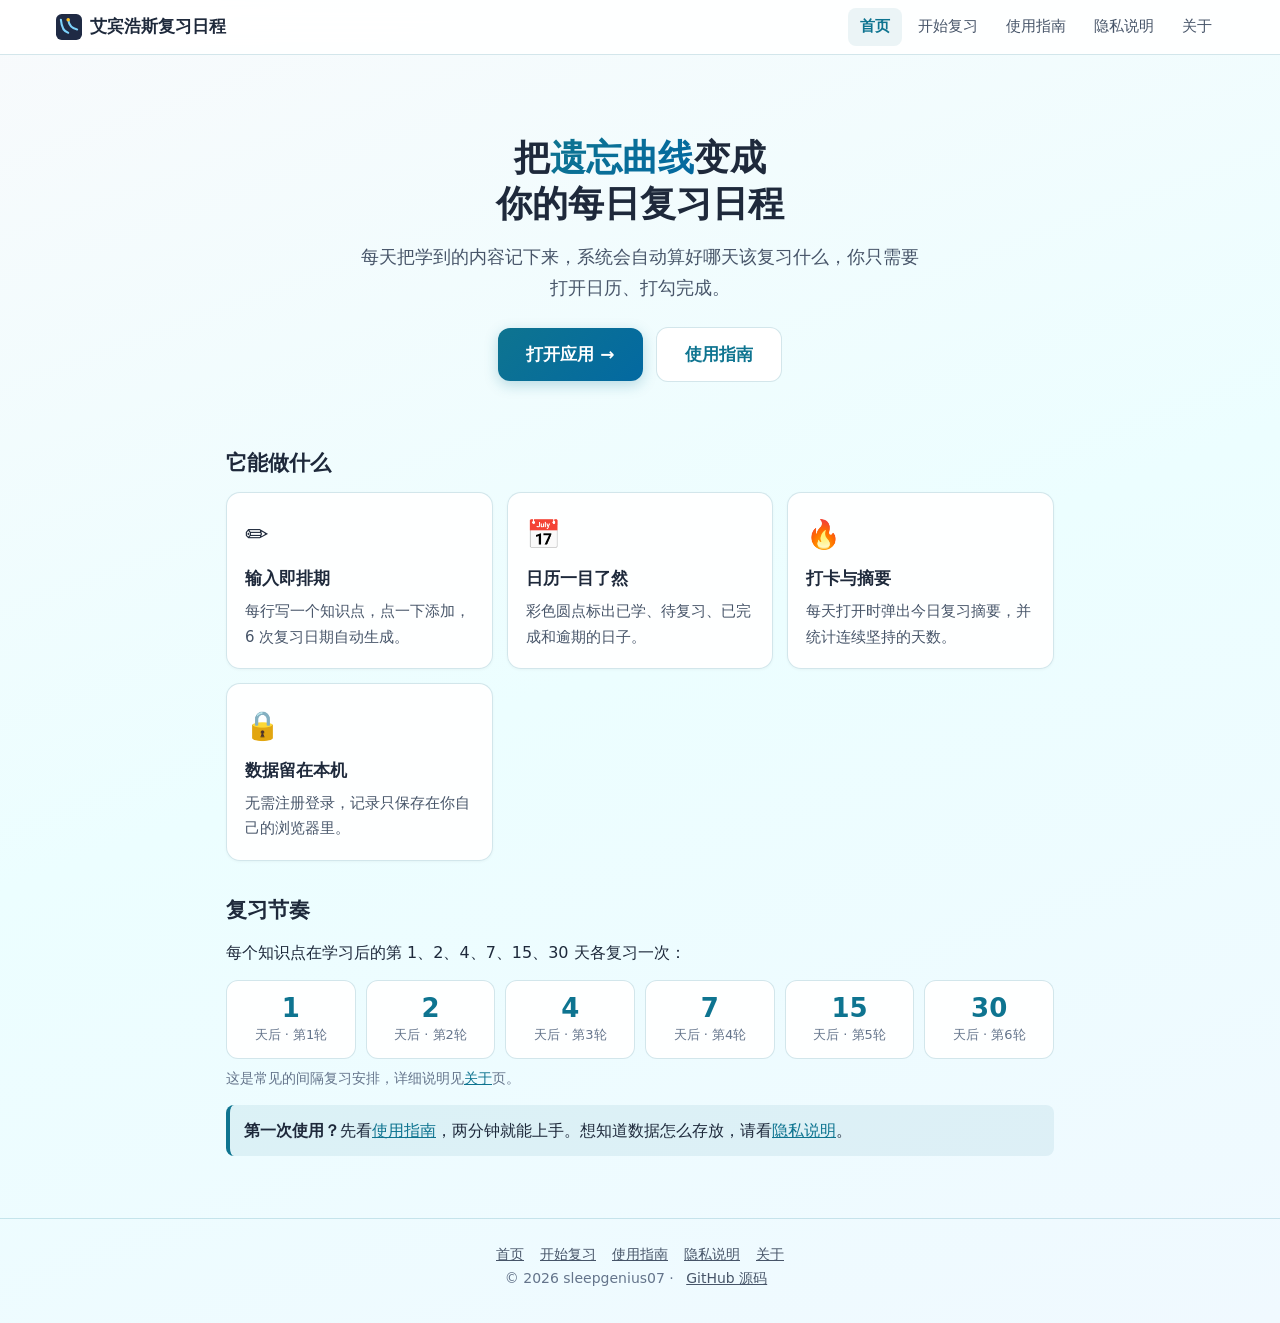
==== commit 1ce05005: "多页面版本" ====
--- a/index.html
+++ b/index.html
@@ -7,7 +7,7 @@
 <meta name="theme-color" content="#0e7490">
 <meta name="description" content="输入今天学的内容，自动按艾宾浩斯遗忘曲线安排复习日程。免费、免注册，数据只存在你的浏览器里。">
 <title>艾宾浩斯复习日程</title>
-<link rel="icon" href="data:image/svg+xml,<svg xmlns='http://www.w3.org/2000/svg' viewBox='0 0 100 100'><text y='.9em' font-size='80'>🧠</text></svg>">
+<link rel="icon" type="image/svg+xml" href="favicon.svg">
 <!-- 全站共用样式 -->
 <link rel="stylesheet" href="style.css">
 </head>
@@ -15,7 +15,7 @@
 <!-- 导航栏：每个页面都是同一段，当前页用 aria-current="page" 标出来（样式在 style.css） -->
 <header class="nav">
   <div class="nav-inner">
-    <a class="brand" href="index.html">🧠 <span>艾宾浩斯复习日程</span></a>
+    <a class="brand" href="index.html"><img class="brand-icon" src="favicon.svg" alt=""> <span>艾宾浩斯复习日程</span></a>
     <nav class="nav-links" aria-label="主导航">
       <a href="index.html" aria-current="page">首页</a>
       <a href="app/index.html">开始复习</a>
--- a/style.css
+++ b/style.css
@@ -36,7 +36,8 @@
   border-bottom:1px solid var(--primary-line);
 }
 .nav-inner{display:flex;align-items:center;gap:12px;max-width:1200px;margin:0 auto;padding:8px 16px}
-.brand{font-size:17px;font-weight:700;color:var(--text);text-decoration:none;white-space:nowrap;flex-shrink:0}
+.brand{font-size:17px;font-weight:700;color:var(--text);text-decoration:none;white-space:nowrap;flex-shrink:0;display:inline-flex;align-items:center;gap:8px}
+.brand-icon{width:26px;height:26px;display:block}
 .nav-links{display:flex;gap:4px;margin-left:auto;overflow-x:auto;scrollbar-width:none}   /* 手机上放不下时可以横向滑动 */
 .nav-links::-webkit-scrollbar{display:none}
 .nav-links a{
@@ -47,7 +48,7 @@
 .nav-links a:hover{background:var(--primary-soft);color:var(--primary)}
 .nav-links a[aria-current="page"]{background:var(--primary-soft);color:var(--primary);font-weight:700}
 @media(max-width:560px){
-  .brand span{display:none}     /* 手机上只留 🧠 图标，把位置让给链接 */
+  .brand span{display:none}     /* 手机上只留图标，把位置让给链接 */
   .nav-links{margin-left:0}
   .nav-links a{padding:6px 9px}
 }
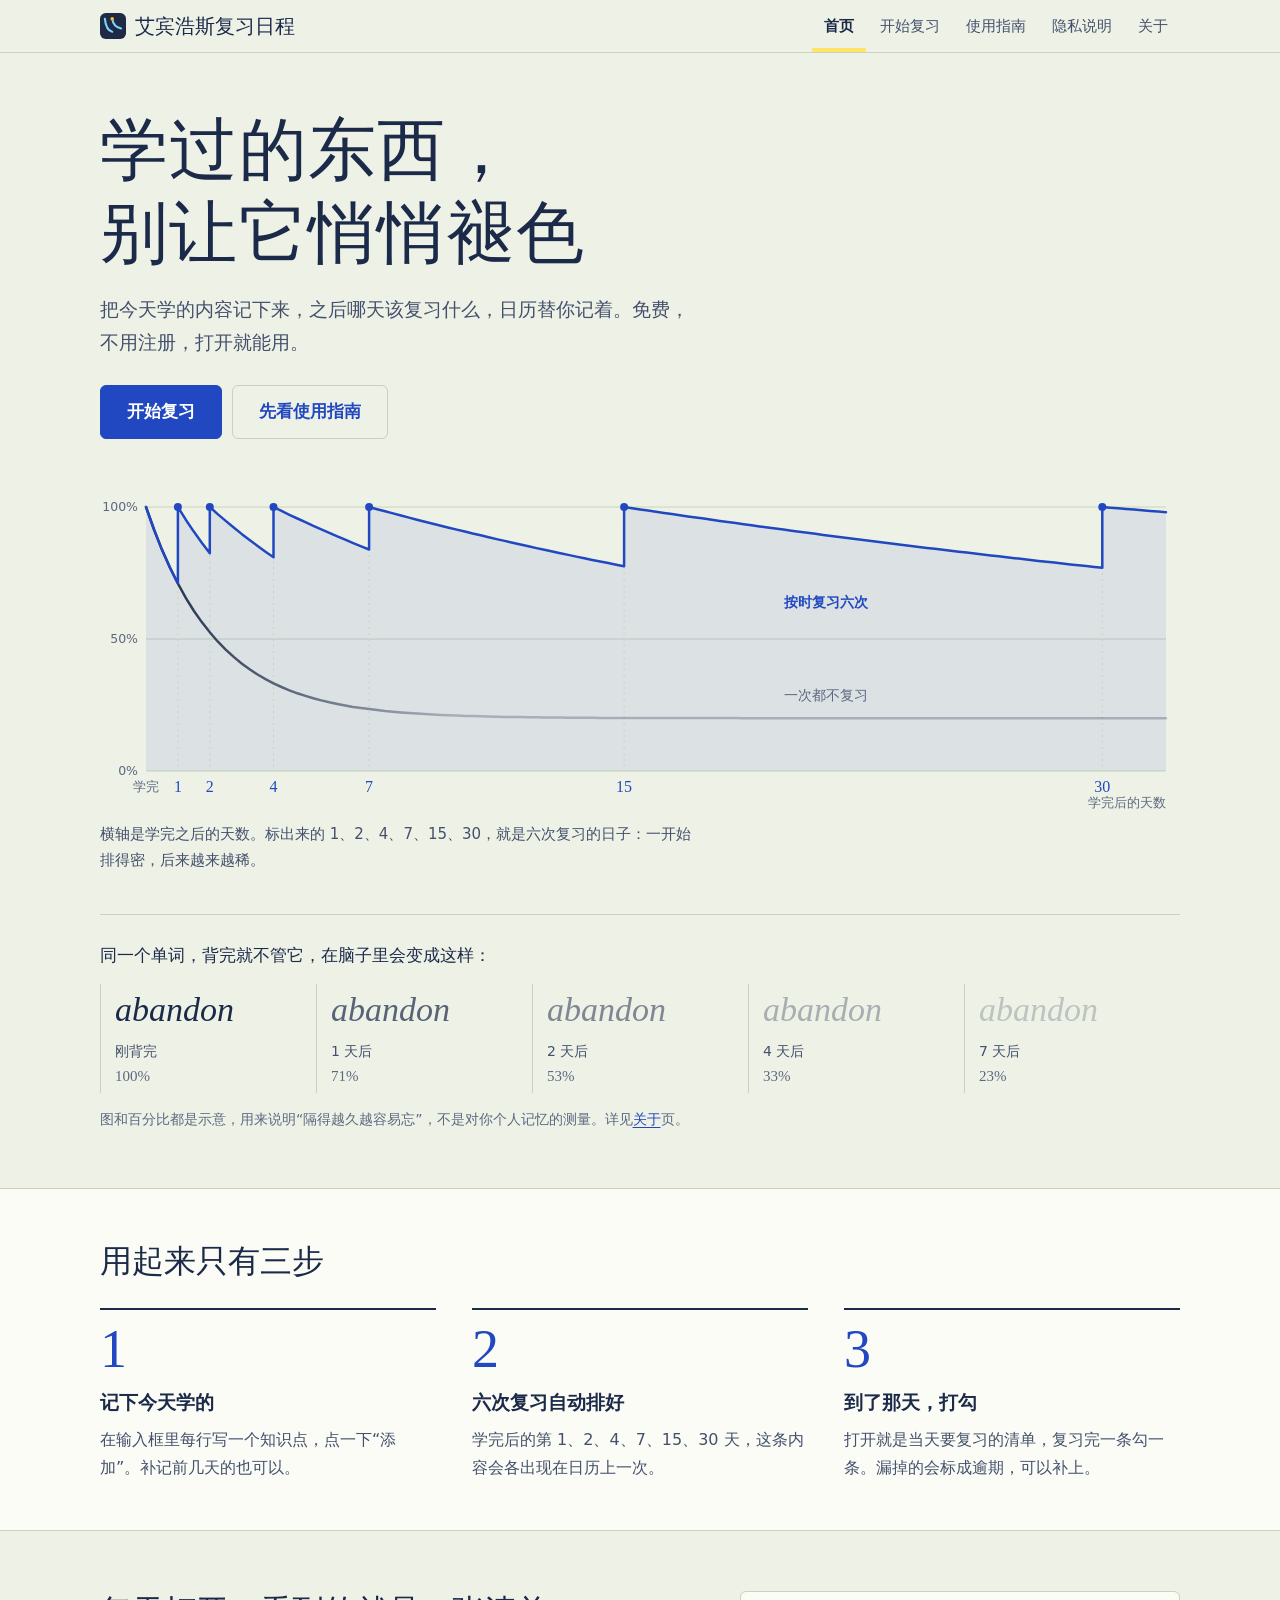
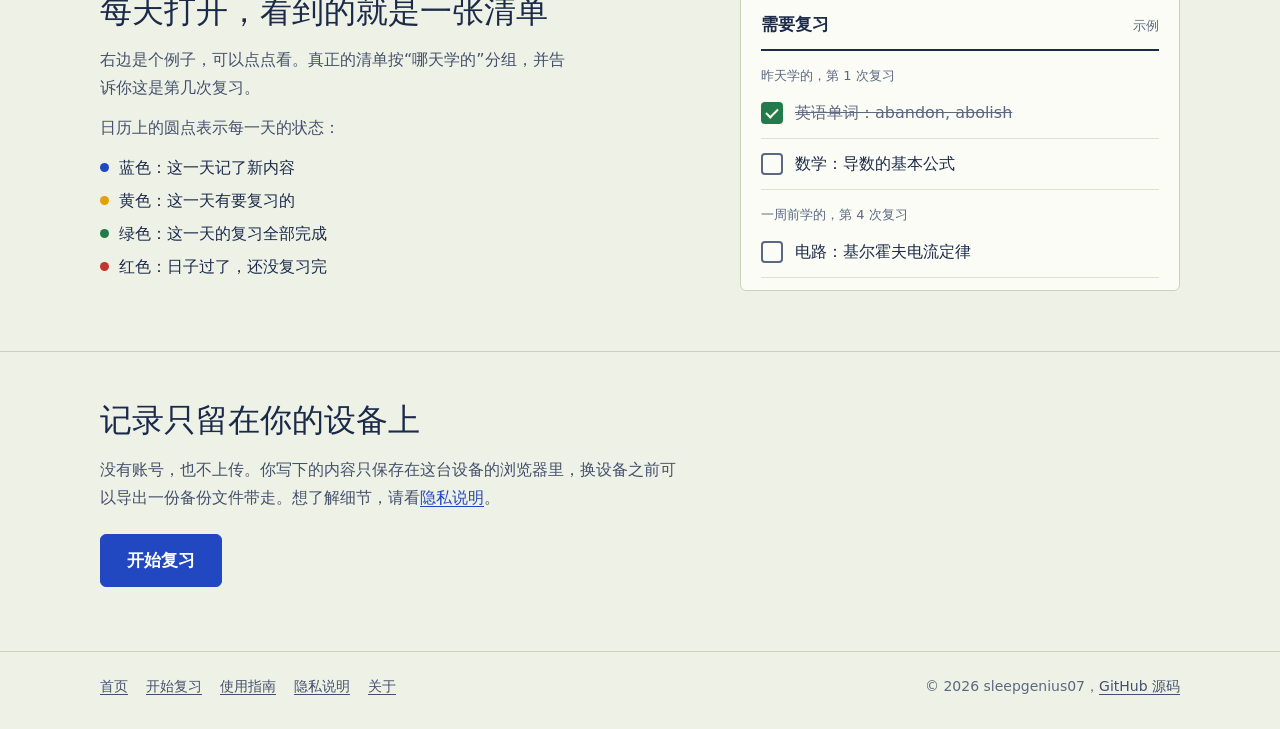
==== commit 4fbe3755: "重新设计：笔记本风格" ====
--- a/index.html
+++ b/index.html
@@ -4,12 +4,15 @@
 <meta charset="UTF-8">
 <!-- 注意：这里没有 user-scalable=no，用户可以自由缩放页面 -->
 <meta name="viewport" content="width=device-width, initial-scale=1.0">
-<meta name="theme-color" content="#0e7490">
+<!-- 浏览器顶栏的颜色：日间用纸色，夜间用深色 -->
+<meta name="theme-color" content="#eef2e6" media="(prefers-color-scheme: light)">
+<meta name="theme-color" content="#12171f" media="(prefers-color-scheme: dark)">
 <meta name="description" content="输入今天学的内容，自动按艾宾浩斯遗忘曲线安排复习日程。免费、免注册，数据只存在你的浏览器里。">
 <title>艾宾浩斯复习日程</title>
 <link rel="icon" type="image/svg+xml" href="favicon.svg">
-<!-- 全站共用样式 -->
+<!-- 全站共用样式 + 首页专用样式 -->
 <link rel="stylesheet" href="style.css">
+<link rel="stylesheet" href="home.css">
 </head>
 <body>
 <!-- 导航栏：每个页面都是同一段，当前页用 aria-current="page" 标出来（样式在 style.css） -->
@@ -26,48 +29,185 @@
   </div>
 </header>
 
-<main class="container">
-<section class="hero">
-  <h1>把<em>遗忘曲线</em>变成<br>你的每日复习日程</h1>
-  <p>每天把学到的内容记下来，系统会自动算好哪天该复习什么，你只需要打开日历、打勾完成。</p>
-  <a class="btn" href="app/index.html">打开应用 →</a>
-  <a class="btn ghost" href="guide.html">使用指南</a>
-</section>
-
-<section>
-  <h2>它能做什么</h2>
-  <div class="card-grid">
-    <div class="card"><div class="icon">✏️</div><h3>输入即排期</h3><p>每行写一个知识点，点一下添加，6 次复习日期自动生成。</p></div>
-    <div class="card"><div class="icon">📅</div><h3>日历一目了然</h3><p>彩色圆点标出已学、待复习、已完成和逾期的日子。</p></div>
-    <div class="card"><div class="icon">🔥</div><h3>打卡与摘要</h3><p>每天打开时弹出今日复习摘要，并统计连续坚持的天数。</p></div>
-    <div class="card"><div class="icon">🔒</div><h3>数据留在本机</h3><p>无需注册登录，记录只保存在你自己的浏览器里。</p></div>
-  </div>
-</section>
-
-<section>
-  <h2>复习节奏</h2>
-  <p>每个知识点在学习后的第 1、2、4、7、15、30 天各复习一次：</p>
-  <div class="timeline">
-    <div class="step"><div class="num">1</div><div class="lbl">天后 · 第1轮</div></div>
-    <div class="step"><div class="num">2</div><div class="lbl">天后 · 第2轮</div></div>
-    <div class="step"><div class="num">4</div><div class="lbl">天后 · 第3轮</div></div>
-    <div class="step"><div class="num">7</div><div class="lbl">天后 · 第4轮</div></div>
-    <div class="step"><div class="num">15</div><div class="lbl">天后 · 第5轮</div></div>
-    <div class="step"><div class="num">30</div><div class="lbl">天后 · 第6轮</div></div>
-  </div>
-  <p class="muted">这是常见的间隔复习安排，详细说明见<a href="about.html">关于</a>页。</p>
-</section>
-
-<section>
-  <div class="note">
-    <p><strong>第一次使用？</strong>先看<a href="guide.html">使用指南</a>，两分钟就能上手。想知道数据怎么存放，请看<a href="privacy.html">隐私说明</a>。</p>
+<main>
+<!-- ===== 首屏：标题 + 遗忘曲线图 ===== -->
+<section class="hero wrap">
+  <h1>学过的东西，<br>别让它悄悄褪色</h1>
+  <p class="hero-lead">把今天学的内容记下来，之后哪天该复习什么，日历替你记着。免费，不用注册，打开就能用。</p>
+  <div class="btn-row">
+    <a class="btn" href="app/index.html">开始复习</a>
+    <a class="btn ghost" href="guide.html">先看使用指南</a>
+  </div>
+
+  <figure class="curve">
+    <!-- 这张图由页面最下面的脚本画出来；#curve-plot 是放图的位置 -->
+    <div id="curve-plot" class="curve-plot" role="img"
+         aria-label="遗忘曲线示意图：不复习时，记住的比例在一周内掉到两成左右；在学完后第 1、2、4、7、15、30 天各复习一次，记住的比例每次都回到满格，而且掉得越来越慢。"></div>
+    <figcaption>
+      横轴是学完之后的天数。标出来的 1、2、4、7、15、30，就是六次复习的日子：一开始排得密，后来越来越稀。
+    </figcaption>
+  </figure>
+
+  <!-- 褪色演示：同一个单词，隔得越久墨色越淡。--keep 是“还记得多少”，样式里用它当透明度 -->
+  <div class="fade">
+    <p class="fade-title">同一个单词，背完就不管它，在脑子里会变成这样：</p>
+    <ol class="fade-row">
+      <li><span class="fade-word" style="--keep:1">abandon</span><span class="fade-when">刚背完</span><span class="fade-pct">100%</span></li>
+      <li><span class="fade-word" style="--keep:.71">abandon</span><span class="fade-when">1 天后</span><span class="fade-pct">71%</span></li>
+      <li><span class="fade-word" style="--keep:.53">abandon</span><span class="fade-when">2 天后</span><span class="fade-pct">53%</span></li>
+      <li><span class="fade-word" style="--keep:.33">abandon</span><span class="fade-when">4 天后</span><span class="fade-pct">33%</span></li>
+      <li><span class="fade-word" style="--keep:.23">abandon</span><span class="fade-when">7 天后</span><span class="fade-pct">23%</span></li>
+    </ol>
+    <p class="muted">图和百分比都是示意，用来说明“隔得越久越容易忘”，不是对你个人记忆的测量。详见<a href="about.html">关于</a>页。</p>
+  </div>
+</section>
+
+<!-- ===== 三步用法（这确实是先后顺序，所以编号）===== -->
+<section class="steps-band">
+  <div class="wrap">
+    <h2>用起来只有三步</h2>
+    <ol class="steps">
+      <li>
+        <span class="step-no">1</span>
+        <h3>记下今天学的</h3>
+        <p>在输入框里每行写一个知识点，点一下“添加”。补记前几天的也可以。</p>
+      </li>
+      <li>
+        <span class="step-no">2</span>
+        <h3>六次复习自动排好</h3>
+        <p>学完后的第 1、2、4、7、15、30 天，这条内容会各出现在日历上一次。</p>
+      </li>
+      <li>
+        <span class="step-no">3</span>
+        <h3>到了那天，打勾</h3>
+        <p>打开就是当天要复习的清单，复习完一条勾一条。漏掉的会标成逾期，可以补上。</p>
+      </li>
+    </ol>
+  </div>
+</section>
+
+<!-- ===== 示例清单：可以真的点一点 ===== -->
+<section class="wrap demo">
+  <div class="demo-text">
+    <h2>每天打开，看到的就是一张清单</h2>
+    <p>右边是个例子，可以点点看。真正的清单按“哪天学的”分组，并告诉你这是第几次复习。</p>
+    <p>日历上的圆点表示每一天的状态：</p>
+    <ul class="dot-list">
+      <li><span class="dot learned"></span>蓝色：这一天记了新内容</li>
+      <li><span class="dot due"></span>黄色：这一天有要复习的</li>
+      <li><span class="dot done"></span>绿色：这一天的复习全部完成</li>
+      <li><span class="dot late"></span>红色：日子过了，还没复习完</li>
+    </ul>
+  </div>
+
+  <div class="sheet demo-sheet" aria-label="示例清单">
+    <div class="demo-head"><strong>需要复习</strong><span>示例</span></div>
+    <p class="demo-group">昨天学的，第 1 次复习</p>
+    <label class="demo-item"><input type="checkbox" checked><span class="tick" aria-hidden="true"></span><span class="demo-content">英语单词：abandon, abolish</span></label>
+    <label class="demo-item"><input type="checkbox"><span class="tick" aria-hidden="true"></span><span class="demo-content">数学：导数的基本公式</span></label>
+    <p class="demo-group">一周前学的，第 4 次复习</p>
+    <label class="demo-item"><input type="checkbox"><span class="tick" aria-hidden="true"></span><span class="demo-content">电路：基尔霍夫电流定律</span></label>
+  </div>
+</section>
+
+<!-- ===== 数据说明 ===== -->
+<section class="closing">
+  <div class="wrap">
+  <h2>记录只留在你的设备上</h2>
+  <p>没有账号，也不上传。你写下的内容只保存在这台设备的浏览器里，换设备之前可以导出一份备份文件带走。想了解细节，请看<a href="privacy.html">隐私说明</a>。</p>
+  <div class="btn-row">
+    <a class="btn" href="app/index.html">开始复习</a>
+  </div>
   </div>
 </section>
 </main>
 
 <footer class="site-footer">
-  <p><a href="index.html">首页</a><a href="app/index.html">开始复习</a><a href="guide.html">使用指南</a><a href="privacy.html">隐私说明</a><a href="about.html">关于</a></p>
-  <p>© 2026 sleepgenius07 · <a href="https://github.com/sleepgenius07/sleepgenius07.github.io">GitHub 源码</a></p>
+  <div class="site-footer-inner">
+    <nav aria-label="页脚导航"><a href="index.html">首页</a><a href="app/index.html">开始复习</a><a href="guide.html">使用指南</a><a href="privacy.html">隐私说明</a><a href="about.html">关于</a></nav>
+    <p>© 2026 sleepgenius07，<a href="https://github.com/sleepgenius07/sleepgenius07.github.io">GitHub 源码</a></p>
+  </div>
 </footer>
+
+<script>
+// ========== 首页的遗忘曲线图 ==========
+// 这张图不是图片，是用下面的公式现算、现画出来的 SVG。
+// 好处：手机和电脑宽度不同，可以按实际宽度重画，字不会被压小。
+
+const REVIEW_DAYS = [1, 2, 4, 7, 15, 30];   // 六次复习分别在学完后的第几天
+const LAST_DAY = 32;                         // 横轴画到第 32 天
+
+// “还记得多少”的示意公式：从 100% 开始往下掉，最低掉到 20%。
+// k 越大掉得越快。（和应用里用的是同一个公式）
+function keep(days, k) { return 0.2 + 0.8 * Math.exp(-k * days); }
+const K_START = 0.45;        // 第一次学完之后的遗忘速度
+const K_SHRINK = 0.55;       // 每复习一次，遗忘速度乘以 0.55（忘得更慢）
+
+function drawCurve(animate) {
+  const box = document.getElementById('curve-plot');
+  const W = box.clientWidth;
+  const H = W < 520 ? 240 : 320;
+  const left = 46, right = 14, top = 16, bottom = 40;
+  const x = d => left + (W - left - right) * d / LAST_DAY;      // 第几天 → 横坐标
+  const y = r => top + (H - top - bottom) * (1 - r);            // 记住的比例 → 纵坐标
+  const f = n => n.toFixed(1);
+
+  // 1) 不复习的曲线：一路往下掉
+  let fading = '';
+  for (let d = 0; d <= LAST_DAY; d += 0.25) fading += (d ? 'L' : 'M') + f(x(d)) + ',' + f(y(keep(d, K_START)));
+
+  // 2) 按时复习的曲线：每到复习日回到 100%，之后掉得更慢，所以是锯齿形
+  let saw = 'M' + f(x(0)) + ',' + f(y(1));
+  let from = 0, k = K_START;
+  REVIEW_DAYS.concat(LAST_DAY).forEach((to, i) => {
+    for (let d = from + 0.25; d <= to; d += 0.25) saw += 'L' + f(x(d)) + ',' + f(y(keep(d - from, k)));
+    if (i < REVIEW_DAYS.length) saw += 'L' + f(x(to)) + ',' + f(y(1));   // 复习：竖直回到 100%
+    from = to; k *= K_SHRINK;
+  });
+  const area = saw + 'L' + f(x(LAST_DAY)) + ',' + f(y(0)) + 'L' + f(x(0)) + ',' + f(y(0)) + 'Z';
+
+  // 手机上第 1 天和第 2 天挨得很近，把这两个数字一个往左靠、一个往右靠，免得粘在一起
+  const narrow = W < 520;
+  const dayAnchor = d => !narrow ? 'middle' : d === 1 ? 'end' : d === 2 ? 'start' : 'middle';
+  const dayShift = d => !narrow ? 0 : d === 1 ? 2 : d === 2 ? -2 : 0;
+
+  // 3) 横线、刻度、文字
+  const grid = [1, 0.5, 0].map(r =>
+    `<line class="c-grid" x1="${left}" x2="${W - right}" y1="${f(y(r))}" y2="${f(y(r))}"/>` +
+    `<text class="c-ylab" x="${left - 8}" y="${f(y(r) + 4)}" text-anchor="end">${r * 100}%</text>`).join('');
+  const marks = REVIEW_DAYS.map(d =>
+    `<line class="c-drop" x1="${f(x(d))}" x2="${f(x(d))}" y1="${f(y(1))}" y2="${f(y(0))}"/>` +
+    `<circle class="c-dot" cx="${f(x(d))}" cy="${f(y(1))}" r="4"/>` +
+    `<text class="c-day" x="${f(x(d) + dayShift(d))}" y="${f(y(0) + 21)}" text-anchor="${dayAnchor(d)}">${d}</text>`).join('');
+  const labelDay = narrow ? 19 : 20;
+
+  box.innerHTML =
+    `<svg width="${W}" height="${H}" viewBox="0 0 ${W} ${H}" aria-hidden="true">
+      <defs><linearGradient id="fadeInk" gradientUnits="userSpaceOnUse" x1="${left}" x2="${W - right}" y1="0" y2="0">
+        <stop offset="0" class="c-stop-a"/><stop offset="0.3" class="c-stop-b"/><stop offset="1" class="c-stop-b"/>
+      </linearGradient></defs>
+      ${grid}
+      <path class="c-area" d="${area}"/>
+      ${marks}
+      ${narrow ? '' : `<text class="c-ylab" x="${f(x(0))}" y="${f(y(0) + 20)}" text-anchor="middle">学完</text>`}
+      <text class="c-ylab" x="${W - right}" y="${f(y(0) + 36)}" text-anchor="end">学完后的天数</text>
+      <path class="c-fading" d="${fading}" stroke="url(#fadeInk)"/>
+      <path class="c-saw${animate ? ' draw' : ''}" d="${saw}" pathLength="1"/>
+      <text class="c-lab-saw" x="${f(x(labelDay))}" y="${f(y(0.62))}">按时复习六次</text>
+      <text class="c-lab-fading" x="${f(x(labelDay))}" y="${f(y(0.27))}">一次都不复习</text>
+    </svg>`;
+}
+
+drawCurve(true);
+// 窗口宽度变了（比如手机横过来）就重画一遍，这次不再播放动画
+let lastWidth = document.getElementById('curve-plot').clientWidth, timer;
+window.addEventListener('resize', () => {
+  clearTimeout(timer);
+  timer = setTimeout(() => {
+    const w = document.getElementById('curve-plot').clientWidth;
+    if (w !== lastWidth) { lastWidth = w; drawCurve(false); }
+  }, 150);
+});
+</script>
 </body>
 </html>
--- a/style.css
+++ b/style.css
@@ -1,107 +1,187 @@
 /* ===== 全站共用样式 =====
    所有页面（首页、使用指南、隐私说明、关于、应用）都引用这一个文件。
-   想换主题色，只需要改下面 :root 里的颜色变量，全站一起变。 */
+
+   设计思路：一本学生的笔记本。
+   - 底色是护眼作业本那种淡绿色的纸
+   - 文字是蓝黑墨水，按钮和链接是圆珠笔蓝
+   - “今天”和当前页用荧光笔黄标出来
+   - 记得越牢，墨色越深；忘得越多，墨色越淡
+
+   想换颜色，只改下面 :root 里的变量，全站一起变。 */
 
 :root{
-  /* 青蓝色主题（改动：原来是靛紫 #6366f1） */
-  --primary:#0e7490;        /* 主色：按钮、链接、强调（和白字对比度约 5.4，够清晰） */
-  --primary-2:#0369a1;      /* 渐变的另一端，偏蓝一点 */
-  --primary-soft:rgba(14,116,144,0.08);   /* 很浅的主色底，用于标签/卡片底 */
-  --primary-line:rgba(14,116,144,0.18);   /* 主色的细边框 */
-  --text:#1e293b;           /* 正文 */
-  --text-2:#475569;         /* 次要文字（改动：加深，原来更浅，看不清） */
-  --text-3:#64748b;         /* 辅助说明文字（改动：加深，原来是 #94a3b8） */
-  --card:rgba(255,255,255,0.92);
-  --radius:14px;
+  color-scheme:light dark;          /* 告诉浏览器：这个网站同时支持日间和夜间 */
+
+  /* 纸 */
+  --paper:#eef2e6;                  /* 页面底色：护眼纸的淡绿 */
+  --sheet:#fafcf5;                  /* 一张“纸”（面板）的颜色，比底色亮一点 */
+  --rule:#c9d3bb;                   /* 横线、边框 */
+  --rule-soft:#dde5d1;              /* 更淡的横线 */
+
+  /* 墨 */
+  --ink:#1c2a4a;                    /* 正文：蓝黑墨水 */
+  --ink-2:#44506c;                  /* 次要文字 */
+  --ink-3:#5d6880;                  /* 辅助说明（在纸色上对比度约 5，够清晰） */
+
+  /* 笔 */
+  --pen:#2148c0;                    /* 圆珠笔蓝：按钮、链接 */
+  --pen-deep:#18379a;               /* 按下/悬停时更深一点 */
+  --pen-wash:rgba(33,72,192,.09);   /* 很淡的蓝底 */
+  --on-pen:#ffffff;                 /* 蓝色按钮上的字 */
+  --hl:#ffe566;                     /* 荧光笔黄 */
+  --on-hl:#1c2a4a;                  /* 荧光笔上面的字，永远用深色 */
+
+  /* 状态色（日历圆点、清单）*/
+  --done:#237a4b;                   /* 已完成：绿 */
+  --done-wash:rgba(35,122,75,.10);
+  --due:#96600a;                    /* 待复习：琥珀色文字 */
+  --due-dot:#e3a008;                /* 待复习：圆点 */
+  --late:#c2362c;                   /* 逾期：红 */
+  --late-wash:rgba(194,54,44,.08);
+
+  /* 字体：全部用设备自带的字体，不从别的网站下载 */
+  --font-body:'Microsoft YaHei','微软雅黑','PingFang SC','Hiragino Sans GB','Noto Sans CJK SC',system-ui,sans-serif;
+  /* 标题用楷体（课本里教写字用的那种字）。没有楷体的设备会自动用后面的字体 */
+  --font-kai:'KaiTi','楷体','Kaiti SC','STKaiti','BiauKai','AR PL UKai CN','Songti SC','Noto Serif CJK SC',var(--font-body);
+  /* 大数字用 Georgia，数字的形状比较好看 */
+  --font-num:Georgia,'Times New Roman','Songti SC',serif;
+
+  --radius:6px;
+  --nav-h:52px;
+}
+
+/* 夜间模式：手机/电脑开了深色模式时自动切换，像晚上台灯下的书桌 */
+@media (prefers-color-scheme:dark){
+  :root{
+    --paper:#12171f;
+    --sheet:#1a212c;
+    --rule:#343f50;
+    --rule-soft:#262f3c;
+    --ink:#e7eadf;
+    --ink-2:#b7bfcd;
+    --ink-3:#939db0;
+    --pen:#9ab6ff;
+    --pen-deep:#bccdff;
+    --pen-wash:rgba(154,182,255,.12);
+    --on-pen:#0f1830;
+    --hl:#f0d23c;
+    --done:#62c48e;
+    --done-wash:rgba(98,196,142,.12);
+    --due:#e6b550;
+    --due-dot:#e6b550;
+    --late:#f27d72;
+    --late-wash:rgba(242,125,114,.12);
+  }
 }
 
 *{box-sizing:border-box;margin:0;padding:0;-webkit-tap-highlight-color:transparent}
-html{-webkit-text-size-adjust:100%}
+html{-webkit-text-size-adjust:100%;scroll-padding-top:calc(var(--nav-h) + 12px)}
 body{
-  /* 改动：字体改为微软雅黑，不再从 Google 下载字体。
-     Windows 用微软雅黑；苹果/安卓设备没有它，会自动用后面的系统中文字体 */
-  font-family:'Microsoft YaHei','微软雅黑','PingFang SC','Hiragino Sans GB','Noto Sans CJK SC',system-ui,sans-serif;
-  color:var(--text);
-  line-height:1.7;
+  font-family:var(--font-body);
+  color:var(--ink);
+  background:var(--paper);
+  line-height:1.75;
   min-height:100vh;
-  background:linear-gradient(160deg,#f8fafc 0%,#ecfeff 50%,#f0f9ff 100%);
+  display:flex;flex-direction:column;       /* 让页脚在内容很少时也待在最底下 */
 }
-a{color:var(--primary)}
+main{flex:1}
+a{color:var(--pen);text-underline-offset:3px}
+a:hover{color:var(--pen-deep)}
+button{font-family:inherit;color:inherit}
+
+/* 键盘操作时的焦点框：用 Tab 键切换时能看清现在在哪 */
+:focus-visible{outline:2px solid var(--pen);outline-offset:2px;border-radius:3px}
 
 /* ----- 导航栏（每个页面顶部都一样）----- */
 .nav{
   position:sticky;top:0;z-index:50;
-  background:rgba(255,255,255,0.9);
-  backdrop-filter:blur(16px);-webkit-backdrop-filter:blur(16px);
-  border-bottom:1px solid var(--primary-line);
+  background:var(--paper);
+  border-bottom:1px solid var(--rule);
 }
-.nav-inner{display:flex;align-items:center;gap:12px;max-width:1200px;margin:0 auto;padding:8px 16px}
-.brand{font-size:17px;font-weight:700;color:var(--text);text-decoration:none;white-space:nowrap;flex-shrink:0;display:inline-flex;align-items:center;gap:8px}
+.nav-inner{display:flex;align-items:center;gap:12px;max-width:1120px;margin:0 auto;padding:0 20px;height:var(--nav-h)}
+.brand{font-family:var(--font-kai);font-size:20px;color:var(--ink);text-decoration:none;white-space:nowrap;flex-shrink:0;display:inline-flex;align-items:center;gap:9px}
+.brand:hover{color:var(--ink)}
 .brand-icon{width:26px;height:26px;display:block}
-.nav-links{display:flex;gap:4px;margin-left:auto;overflow-x:auto;scrollbar-width:none}   /* 手机上放不下时可以横向滑动 */
+.nav-links{display:flex;gap:2px;margin-left:auto;align-self:stretch;overflow-x:auto;scrollbar-width:none}   /* 手机上放不下时可以横向滑动 */
 .nav-links::-webkit-scrollbar{display:none}
 .nav-links a{
-  padding:6px 12px;border-radius:8px;
-  font-size:15px;font-weight:500;color:var(--text-2);
-  text-decoration:none;white-space:nowrap;      /* 不换行 */
+  display:flex;align-items:center;
+  padding:0 12px;
+  font-size:15px;color:var(--ink-2);
+  text-decoration:none;white-space:nowrap;
 }
-.nav-links a:hover{background:var(--primary-soft);color:var(--primary)}
-.nav-links a[aria-current="page"]{background:var(--primary-soft);color:var(--primary);font-weight:700}
-@media(max-width:560px){
+.nav-links a:hover{color:var(--pen)}
+/* 当前所在的页面：下面画一道荧光笔 */
+.nav-links a[aria-current="page"]{color:var(--ink);font-weight:700;box-shadow:inset 0 -4px 0 var(--hl)}
+@media(max-width:600px){
+  .nav-inner{padding:0 12px;gap:6px}
   .brand span{display:none}     /* 手机上只留图标，把位置让给链接 */
   .nav-links{margin-left:0}
-  .nav-links a{padding:6px 9px}
+  .nav-links a{padding:0 9px}
 }
 
-/* ----- 内容页通用排版 ----- */
-.container{max-width:860px;margin:0 auto;padding:32px 16px 48px}
-.page-title{font-size:30px;font-weight:700;line-height:1.35;margin-bottom:8px}
-.page-lead{font-size:17px;color:var(--text-2);margin-bottom:28px}
-.container h2{font-size:21px;font-weight:700;margin:32px 0 10px}
-.container h3{font-size:17px;font-weight:600;margin:20px 0 6px}
+/* ----- 按钮 ----- */
+.btn{
+  display:inline-block;padding:11px 26px;border-radius:var(--radius);
+  background:var(--pen);color:var(--on-pen);
+  border:1px solid var(--pen);
+  font-size:17px;font-weight:700;text-decoration:none;cursor:pointer;
+}
+.btn:hover{background:var(--pen-deep);border-color:var(--pen-deep);color:var(--on-pen)}
+.btn.ghost{background:transparent;color:var(--pen);border-color:var(--rule)}
+.btn.ghost:hover{background:var(--pen-wash);border-color:var(--pen);color:var(--pen)}
+.btn-row{display:flex;flex-wrap:wrap;gap:10px}
+
+/* ----- 文字页面（使用指南、隐私说明、关于）的排版 ----- */
+.container{width:100%;max-width:720px;margin:0 auto;padding:44px 20px 64px}
+.page-title{font-family:var(--font-kai);font-size:42px;font-weight:400;line-height:1.25;margin-bottom:10px}
+.page-lead{font-size:18px;color:var(--ink-2);margin-bottom:8px}
+.container h2{font-family:var(--font-kai);font-size:26px;font-weight:400;line-height:1.35;margin:44px 0 12px;padding-top:20px;border-top:1px solid var(--rule)}
+.container h3{font-size:17px;font-weight:700;margin:22px 0 6px}
 .container p{margin-bottom:12px}
 .container ul,.container ol{margin:0 0 14px 1.4em}
-.container li{margin-bottom:6px}
-.muted{color:var(--text-3);font-size:14px}
+.container li{margin-bottom:7px}
+.muted{color:var(--ink-3);font-size:14px}
 
-/* ----- 首页 ----- */
-.hero{text-align:center;padding:48px 0 32px}
-.hero h1{font-size:36px;font-weight:700;line-height:1.3;margin-bottom:14px}
-.hero h1 em{font-style:normal;background:linear-gradient(135deg,var(--primary),var(--primary-2));-webkit-background-clip:text;background-clip:text;color:transparent}
-.hero p{font-size:18px;color:var(--text-2);max-width:560px;margin:0 auto 24px}
-.btn{
-  display:inline-block;padding:12px 28px;border-radius:12px;
-  background:linear-gradient(135deg,var(--primary),var(--primary-2));
-  color:#fff;font-size:17px;font-weight:600;text-decoration:none;
-  box-shadow:0 4px 14px rgba(14,116,144,0.25);
+/* 复习间隔：1、2、4、7、15、30（首页和使用指南用） */
+.intervals{display:grid;grid-template-columns:repeat(6,1fr);margin:16px 0 14px;border-top:1px solid var(--rule);border-bottom:1px solid var(--rule)}
+.intervals .step{text-align:center;padding:12px 4px 10px;border-left:1px solid var(--rule-soft)}
+.intervals .step:first-child{border-left:0}
+.intervals .num{font-family:var(--font-num);font-size:32px;line-height:1.1;color:var(--pen)}
+.intervals .lbl{font-size:13px;color:var(--ink-3);line-height:1.5}
+@media(max-width:480px){
+  .intervals .num{font-size:25px}
+  .intervals .lbl{font-size:12px}
 }
-.btn:hover{filter:brightness(1.08)}
-.btn.ghost{background:#fff;color:var(--primary);border:1px solid var(--primary-line);box-shadow:none;margin-left:8px}
 
-.card-grid{display:grid;grid-template-columns:repeat(auto-fit,minmax(230px,1fr));gap:14px;margin:8px 0 8px}
-.card{background:var(--card);border:1px solid var(--primary-line);border-radius:var(--radius);padding:18px;box-shadow:0 1px 3px rgba(0,0,0,0.04)}
-.card .icon{font-size:28px;margin-bottom:6px}
-.card h3{margin-top:0}
-.card p{margin-bottom:0;color:var(--text-2);font-size:15px}
+/* 日历圆点的图例（使用指南、首页用） */
+.dot{display:inline-block;width:9px;height:9px;border-radius:50%;flex-shrink:0}
+.dot.learned{background:var(--pen)}
+.dot.due{background:var(--due-dot)}
+.dot.done{background:var(--done)}
+.dot.late{background:var(--late)}
+.dot-list{list-style:none;margin-left:0 !important}
+.dot-list li{display:flex;align-items:baseline;gap:10px}
+.dot-list .dot{transform:translateY(-1px)}
 
-/* 复习间隔时间轴（首页和使用指南用） */
-.timeline{display:flex;flex-wrap:wrap;gap:10px;margin:14px 0 8px}
-.timeline .step{flex:1 1 90px;text-align:center;background:var(--card);border:1px solid var(--primary-line);border-radius:12px;padding:12px 6px}
-.timeline .num{font-size:26px;font-weight:700;color:var(--primary);line-height:1.2}
-.timeline .lbl{font-size:13px;color:var(--text-3)}
-
-/* 提示框 */
-.note{background:var(--primary-soft);border-left:4px solid var(--primary);border-radius:8px;padding:12px 14px;margin:14px 0}
+/* 提示框：像在笔记旁边用荧光笔画了一道 */
+.note{background:var(--sheet);border:1px solid var(--rule);border-left:5px solid var(--hl);border-radius:var(--radius);padding:14px 16px;margin:16px 0}
 .note p:last-child{margin-bottom:0}
-.note.warn{background:rgba(245,158,11,0.1);border-left-color:#d97706}
+.note.warn{border-left-color:var(--late)}
 
 /* ----- 页脚 ----- */
-.site-footer{text-align:center;padding:24px 16px 32px;color:var(--text-3);font-size:14px;border-top:1px solid var(--primary-line)}
-.site-footer a{color:var(--text-2);margin:0 8px}
+.site-footer{padding:22px 0 30px;color:var(--ink-3);font-size:14px;border-top:1px solid var(--rule)}
+.site-footer-inner{max-width:1120px;margin:0 auto;padding:0 20px;display:flex;flex-wrap:wrap;gap:8px 24px;justify-content:space-between}
+.site-footer nav{display:flex;flex-wrap:wrap;gap:4px 18px}
+.site-footer a{color:var(--ink-2)}
 
-@media(max-width:560px){
-  .page-title{font-size:25px}
-  .hero{padding:32px 0 20px}
-  .hero h1{font-size:28px}
-  .btn.ghost{margin:10px 0 0}
+@media(max-width:600px){
+  .container{padding:30px 16px 48px}
+  .page-title{font-size:33px}
+  .container h2{font-size:23px;margin-top:36px}
 }
+
+/* 用户在系统里选了“减少动态效果”时，关掉所有动画 */
+@media (prefers-reduced-motion:reduce){
+  *,*::before,*::after{animation:none !important;transition:none !important}
+}
--- a/home.css
+++ b/home.css
@@ -0,0 +1,97 @@
+/* ===== 首页专用样式 =====
+   通用部分（颜色变量、导航栏、按钮、页脚）在 style.css，这里只放首页才用到的。 */
+
+.wrap{width:100%;max-width:1120px;margin:0 auto;padding-left:20px;padding-right:20px}
+
+/* 首页各段的标题：楷体 */
+main h2{font-family:var(--font-kai);font-size:32px;font-weight:400;line-height:1.3;margin-bottom:14px}
+
+/* ----- 首屏 ----- */
+.hero{padding-top:56px;padding-bottom:56px}
+.hero h1{font-family:var(--font-kai);font-weight:400;font-size:clamp(38px,6.4vw,68px);line-height:1.22;letter-spacing:.02em;margin-bottom:18px}
+.hero-lead{font-size:19px;color:var(--ink-2);max-width:31em;margin-bottom:26px}
+
+/* 遗忘曲线图 */
+.curve{margin-top:52px}
+.curve-plot{width:100%;min-height:240px}
+.curve-plot svg{display:block}
+.curve figcaption{font-size:15px;color:var(--ink-2);max-width:40em;margin-top:10px}
+
+.c-grid{stroke:var(--rule);stroke-width:1}
+.c-ylab{font-size:12.5px;fill:var(--ink-3)}
+.c-drop{stroke:var(--rule);stroke-width:1;stroke-dasharray:2 4}
+.c-dot{fill:var(--pen)}
+.c-day{font-family:var(--font-num);font-size:16px;fill:var(--pen)}
+.c-area{fill:var(--pen-wash)}
+.c-saw{fill:none;stroke:var(--pen);stroke-width:2.5;stroke-linejoin:round;stroke-linecap:round}
+/* 不复习的那条线：越往右墨色越淡（渐变的两端在下面两行定义） */
+.c-fading{fill:none;stroke-width:2.5;stroke-linecap:round}
+.c-stop-a{stop-color:var(--ink);stop-opacity:1}
+.c-stop-b{stop-color:var(--ink);stop-opacity:.28}
+.c-lab-saw{font-size:14px;font-weight:700;fill:var(--pen)}
+.c-lab-fading{font-size:14px;fill:var(--ink-3)}
+
+/* 打开页面时，蓝色那条线像用笔画出来一样（全页唯一的自动动画） */
+.c-saw.draw{stroke-dasharray:1;stroke-dashoffset:1;animation:drawLine 2.2s .25s cubic-bezier(.4,0,.2,1) forwards}
+@keyframes drawLine{to{stroke-dashoffset:0}}
+
+/* 褪色演示 */
+.fade{margin-top:40px;padding-top:26px;border-top:1px solid var(--rule)}
+.fade-title{font-size:17px;margin-bottom:14px}
+.fade-row{list-style:none;display:grid;grid-template-columns:repeat(5,1fr);margin-bottom:14px}
+.fade-row li{display:flex;flex-direction:column;padding:4px 10px 4px 14px;border-left:1px solid var(--rule);min-width:0}
+.fade-word{font-family:var(--font-num);font-style:italic;font-size:clamp(17px,3.4vw,34px);line-height:1.3;color:var(--ink);opacity:var(--keep)}
+.fade-when{font-size:14px;color:var(--ink-2);margin-top:6px}
+.fade-pct{font-family:var(--font-num);font-size:15px;color:var(--ink-3)}
+@media(max-width:560px){
+  .fade-row{grid-template-columns:repeat(3,1fr);row-gap:16px}
+  .fade-word{font-size:21px}
+}
+
+/* ----- 三步用法：换一张更亮的纸做底，和上下分开 ----- */
+.steps-band{background:var(--sheet);border-top:1px solid var(--rule);border-bottom:1px solid var(--rule);padding:52px 0 48px}
+.steps{list-style:none;display:grid;grid-template-columns:repeat(3,1fr);gap:36px;margin-top:26px}
+.steps li{border-top:2px solid var(--ink);padding-top:12px}
+.step-no{font-family:var(--font-num);font-size:54px;line-height:1;color:var(--pen);display:block;margin-bottom:10px}
+.steps h3{font-size:19px;font-weight:700;margin-bottom:6px}
+.steps p{color:var(--ink-2);font-size:16px}
+@media(max-width:760px){
+  .steps{grid-template-columns:1fr;gap:26px}
+  .steps li{display:grid;grid-template-columns:52px 1fr;column-gap:8px}
+  .step-no{grid-row:span 2;font-size:44px}
+}
+
+/* ----- 示例清单 ----- */
+.demo{display:grid;grid-template-columns:1fr minmax(0,440px);gap:56px;align-items:start;padding-top:60px;padding-bottom:60px}
+.demo-text p{color:var(--ink-2);margin-bottom:12px;max-width:30em}
+.demo-text ul{margin-top:4px}
+.demo-text li{margin-bottom:5px}
+
+.sheet{background:var(--sheet);border:1px solid var(--rule);border-radius:var(--radius)}
+.demo-sheet{padding:18px 20px 12px}
+.demo-head{display:flex;justify-content:space-between;align-items:baseline;padding-bottom:10px;border-bottom:2px solid var(--ink);font-size:17px}
+.demo-head span{font-size:13px;color:var(--ink-3)}
+.demo-group{font-size:13px;color:var(--ink-3);margin-top:14px}
+/* 每条内容下面一道横线，像写在横线本上 */
+.demo-item{display:flex;align-items:center;gap:12px;padding:11px 0;border-bottom:1px solid var(--rule-soft);cursor:pointer}
+.demo-item input{position:absolute;opacity:0;width:1px;height:1px}     /* 藏起原生的勾选框，用下面的 .tick 代替 */
+.tick{width:22px;height:22px;border:2px solid var(--ink-3);border-radius:4px;flex-shrink:0;display:flex;align-items:center;justify-content:center}
+.demo-item input:checked + .tick{background:var(--done);border-color:var(--done)}
+.demo-item input:checked + .tick::after{content:"";width:10px;height:5px;border-left:2.5px solid var(--sheet);border-bottom:2.5px solid var(--sheet);transform:translateY(-1.5px) rotate(-45deg)}
+.demo-item input:focus-visible + .tick{outline:2px solid var(--pen);outline-offset:2px}
+.demo-item input:checked ~ .demo-content{text-decoration:line-through;color:var(--ink-3)}
+@media(max-width:820px){
+  .demo{grid-template-columns:1fr;gap:26px;padding-top:44px;padding-bottom:44px}
+}
+
+/* ----- 结尾 ----- */
+.closing{padding:48px 0 64px;border-top:1px solid var(--rule)}
+.closing p{color:var(--ink-2);max-width:36em;margin-bottom:22px}
+
+@media(max-width:600px){
+  .wrap{padding-left:16px;padding-right:16px}
+  main h2{font-size:26px}
+  .hero{padding-top:36px;padding-bottom:40px}
+  .hero-lead{font-size:17px}
+  .curve{margin-top:36px}
+}
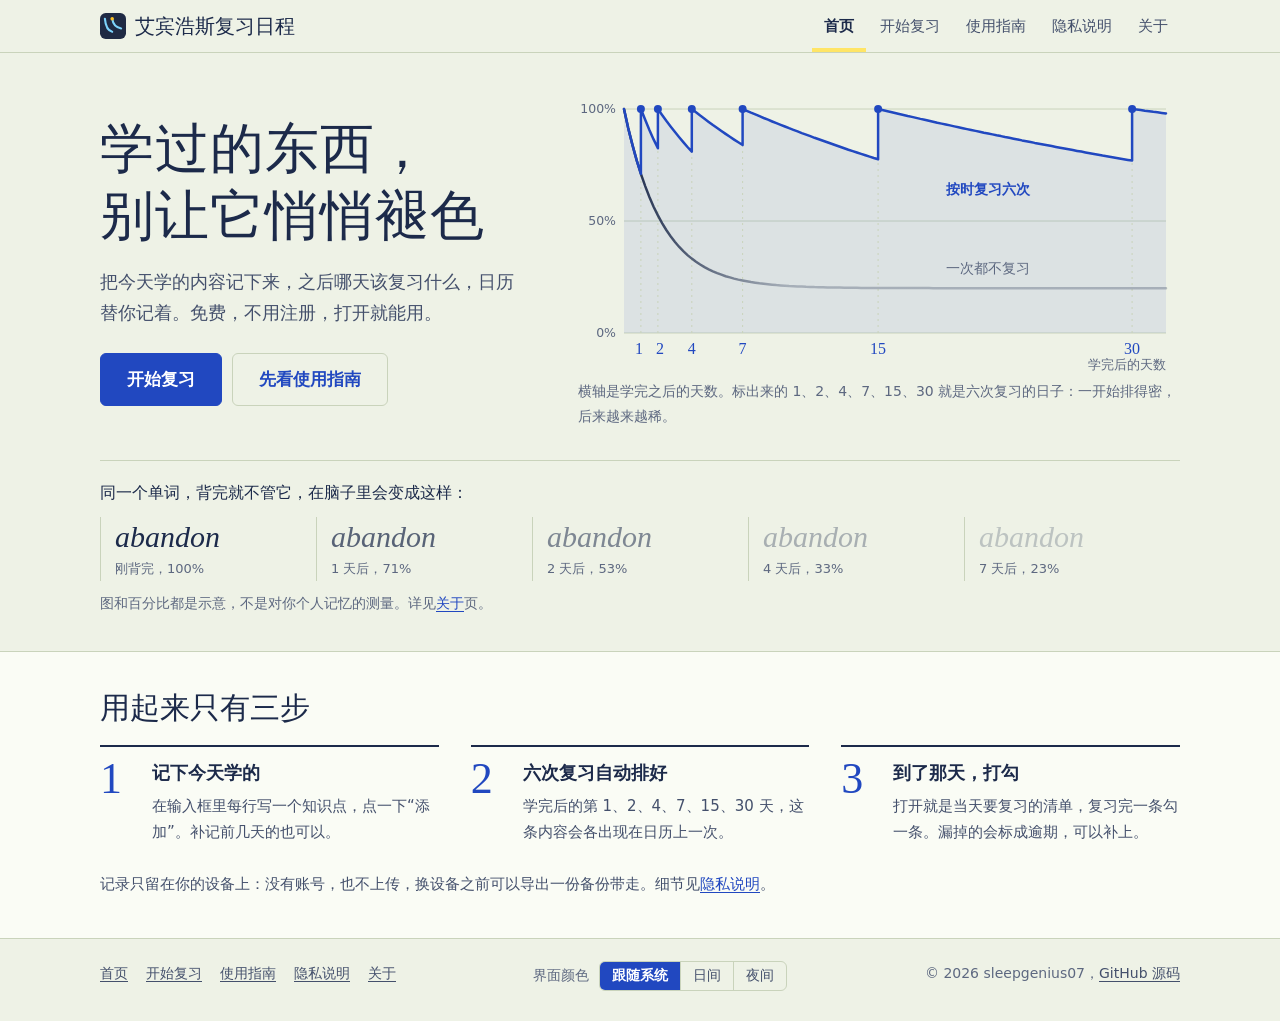
==== commit 72981907: "重新设计：笔记本风格，三栏布局，按科目记录，界面颜色" ====
--- a/index.html
+++ b/index.html
@@ -10,6 +10,8 @@
 <meta name="description" content="输入今天学的内容，自动按艾宾浩斯遗忘曲线安排复习日程。免费、免注册，数据只存在你的浏览器里。">
 <title>艾宾浩斯复习日程</title>
 <link rel="icon" type="image/svg+xml" href="favicon.svg">
+<!-- 界面颜色（日间/夜间/跟随系统）：放在 head 里，页面一打开就按上次的选择上色 -->
+<script src="theme.js"></script>
 <!-- 全站共用样式 + 首页专用样式 -->
 <link rel="stylesheet" href="style.css">
 <link rel="stylesheet" href="home.css">
@@ -30,35 +32,37 @@
 </header>
 
 <main>
-<!-- ===== 首屏：标题 + 遗忘曲线图 ===== -->
+<!-- ===== 首屏：左边标题和按钮，右边遗忘曲线图；下面一排是褪色演示 ===== -->
 <section class="hero wrap">
-  <h1>学过的东西，<br>别让它悄悄褪色</h1>
-  <p class="hero-lead">把今天学的内容记下来，之后哪天该复习什么，日历替你记着。免费，不用注册，打开就能用。</p>
-  <div class="btn-row">
-    <a class="btn" href="app/index.html">开始复习</a>
-    <a class="btn ghost" href="guide.html">先看使用指南</a>
+  <div class="hero-top">
+    <div class="hero-text">
+      <h1>学过的东西，<br>别让它悄悄褪色</h1>
+      <p class="hero-lead">把今天学的内容记下来，之后哪天该复习什么，日历替你记着。免费，不用注册，打开就能用。</p>
+      <div class="btn-row">
+        <a class="btn" href="app/index.html">开始复习</a>
+        <a class="btn ghost" href="guide.html">先看使用指南</a>
+      </div>
+    </div>
+
+    <figure class="curve">
+      <!-- 这张图由页面最下面的脚本画出来；#curve-plot 是放图的位置 -->
+      <div id="curve-plot" class="curve-plot" role="img"
+           aria-label="遗忘曲线示意图：不复习时，记住的比例在一周内掉到两成左右；在学完后第 1、2、4、7、15、30 天各复习一次，记住的比例每次都回到满格，而且掉得越来越慢。"></div>
+      <figcaption>横轴是学完之后的天数。标出来的 1、2、4、7、15、30 就是六次复习的日子：一开始排得密，后来越来越稀。</figcaption>
+    </figure>
   </div>
-
-  <figure class="curve">
-    <!-- 这张图由页面最下面的脚本画出来；#curve-plot 是放图的位置 -->
-    <div id="curve-plot" class="curve-plot" role="img"
-         aria-label="遗忘曲线示意图：不复习时，记住的比例在一周内掉到两成左右；在学完后第 1、2、4、7、15、30 天各复习一次，记住的比例每次都回到满格，而且掉得越来越慢。"></div>
-    <figcaption>
-      横轴是学完之后的天数。标出来的 1、2、4、7、15、30，就是六次复习的日子：一开始排得密，后来越来越稀。
-    </figcaption>
-  </figure>
 
   <!-- 褪色演示：同一个单词，隔得越久墨色越淡。--keep 是“还记得多少”，样式里用它当透明度 -->
   <div class="fade">
     <p class="fade-title">同一个单词，背完就不管它，在脑子里会变成这样：</p>
     <ol class="fade-row">
-      <li><span class="fade-word" style="--keep:1">abandon</span><span class="fade-when">刚背完</span><span class="fade-pct">100%</span></li>
-      <li><span class="fade-word" style="--keep:.71">abandon</span><span class="fade-when">1 天后</span><span class="fade-pct">71%</span></li>
-      <li><span class="fade-word" style="--keep:.53">abandon</span><span class="fade-when">2 天后</span><span class="fade-pct">53%</span></li>
-      <li><span class="fade-word" style="--keep:.33">abandon</span><span class="fade-when">4 天后</span><span class="fade-pct">33%</span></li>
-      <li><span class="fade-word" style="--keep:.23">abandon</span><span class="fade-when">7 天后</span><span class="fade-pct">23%</span></li>
+      <li><span class="fade-word" style="--keep:1">abandon</span><span class="fade-when">刚背完，100%</span></li>
+      <li><span class="fade-word" style="--keep:.71">abandon</span><span class="fade-when">1 天后，71%</span></li>
+      <li><span class="fade-word" style="--keep:.53">abandon</span><span class="fade-when">2 天后，53%</span></li>
+      <li><span class="fade-word" style="--keep:.33">abandon</span><span class="fade-when">4 天后，33%</span></li>
+      <li><span class="fade-word" style="--keep:.23">abandon</span><span class="fade-when">7 天后，23%</span></li>
     </ol>
-    <p class="muted">图和百分比都是示意，用来说明“隔得越久越容易忘”，不是对你个人记忆的测量。详见<a href="about.html">关于</a>页。</p>
+    <p class="muted">图和百分比都是示意，不是对你个人记忆的测量。详见<a href="about.html">关于</a>页。</p>
   </div>
 </section>
 
@@ -83,41 +87,7 @@
         <p>打开就是当天要复习的清单，复习完一条勾一条。漏掉的会标成逾期，可以补上。</p>
       </li>
     </ol>
-  </div>
-</section>
-
-<!-- ===== 示例清单：可以真的点一点 ===== -->
-<section class="wrap demo">
-  <div class="demo-text">
-    <h2>每天打开，看到的就是一张清单</h2>
-    <p>右边是个例子，可以点点看。真正的清单按“哪天学的”分组，并告诉你这是第几次复习。</p>
-    <p>日历上的圆点表示每一天的状态：</p>
-    <ul class="dot-list">
-      <li><span class="dot learned"></span>蓝色：这一天记了新内容</li>
-      <li><span class="dot due"></span>黄色：这一天有要复习的</li>
-      <li><span class="dot done"></span>绿色：这一天的复习全部完成</li>
-      <li><span class="dot late"></span>红色：日子过了，还没复习完</li>
-    </ul>
-  </div>
-
-  <div class="sheet demo-sheet" aria-label="示例清单">
-    <div class="demo-head"><strong>需要复习</strong><span>示例</span></div>
-    <p class="demo-group">昨天学的，第 1 次复习</p>
-    <label class="demo-item"><input type="checkbox" checked><span class="tick" aria-hidden="true"></span><span class="demo-content">英语单词：abandon, abolish</span></label>
-    <label class="demo-item"><input type="checkbox"><span class="tick" aria-hidden="true"></span><span class="demo-content">数学：导数的基本公式</span></label>
-    <p class="demo-group">一周前学的，第 4 次复习</p>
-    <label class="demo-item"><input type="checkbox"><span class="tick" aria-hidden="true"></span><span class="demo-content">电路：基尔霍夫电流定律</span></label>
-  </div>
-</section>
-
-<!-- ===== 数据说明 ===== -->
-<section class="closing">
-  <div class="wrap">
-  <h2>记录只留在你的设备上</h2>
-  <p>没有账号，也不上传。你写下的内容只保存在这台设备的浏览器里，换设备之前可以导出一份备份文件带走。想了解细节，请看<a href="privacy.html">隐私说明</a>。</p>
-  <div class="btn-row">
-    <a class="btn" href="app/index.html">开始复习</a>
-  </div>
+    <p class="steps-note">记录只留在你的设备上：没有账号，也不上传，换设备之前可以导出一份备份带走。细节见<a href="privacy.html">隐私说明</a>。</p>
   </div>
 </section>
 </main>
@@ -125,6 +95,8 @@
 <footer class="site-footer">
   <div class="site-footer-inner">
     <nav aria-label="页脚导航"><a href="index.html">首页</a><a href="app/index.html">开始复习</a><a href="guide.html">使用指南</a><a href="privacy.html">隐私说明</a><a href="about.html">关于</a></nav>
+    <!-- 界面颜色开关：三个按钮由 theme.js 放进 data-theme-switch 这个位置 -->
+    <div class="theme-row"><span>界面颜色</span><span data-theme-switch></span></div>
     <p>© 2026 sleepgenius07，<a href="https://github.com/sleepgenius07/sleepgenius07.github.io">GitHub 源码</a></p>
   </div>
 </footer>
@@ -146,7 +118,7 @@
 function drawCurve(animate) {
   const box = document.getElementById('curve-plot');
   const W = box.clientWidth;
-  const H = W < 520 ? 240 : 320;
+  const H = W < 520 ? 220 : 280;
   const left = 46, right = 14, top = 16, bottom = 40;
   const x = d => left + (W - left - right) * d / LAST_DAY;      // 第几天 → 横坐标
   const y = r => top + (H - top - bottom) * (1 - r);            // 记住的比例 → 纵坐标
@@ -167,7 +139,7 @@
   const area = saw + 'L' + f(x(LAST_DAY)) + ',' + f(y(0)) + 'L' + f(x(0)) + ',' + f(y(0)) + 'Z';
 
   // 手机上第 1 天和第 2 天挨得很近，把这两个数字一个往左靠、一个往右靠，免得粘在一起
-  const narrow = W < 520;
+  const narrow = (W - left - right) / LAST_DAY < 22;      // 每一天不到 22 像素宽，就算“挤”
   const dayAnchor = d => !narrow ? 'middle' : d === 1 ? 'end' : d === 2 ? 'start' : 'middle';
   const dayShift = d => !narrow ? 0 : d === 1 ? 2 : d === 2 ? -2 : 0;
 
--- a/style.css
+++ b/style.css
@@ -10,7 +10,7 @@
    想换颜色，只改下面 :root 里的变量，全站一起变。 */
 
 :root{
-  color-scheme:light dark;          /* 告诉浏览器：这个网站同时支持日间和夜间 */
+  color-scheme:light;               /* 告诉浏览器现在是日间配色（滚动条、输入框等会跟着变） */
 
   /* 纸 */
   --paper:#eef2e6;                  /* 页面底色：护眼纸的淡绿 */
@@ -30,6 +30,7 @@
   --on-pen:#ffffff;                 /* 蓝色按钮上的字 */
   --hl:#ffe566;                     /* 荧光笔黄 */
   --on-hl:#1c2a4a;                  /* 荧光笔上面的字，永远用深色 */
+  --hl-band:7px;                    /* 文字下面那道荧光笔的粗细（夜间会细一点） */
 
   /* 状态色（日历圆点、清单）*/
   --done:#237a4b;                   /* 已完成：绿 */
@@ -50,9 +51,12 @@
   --nav-h:52px;
 }
 
-/* 夜间模式：手机/电脑开了深色模式时自动切换，像晚上台灯下的书桌 */
+/* 夜间模式的颜色，像晚上台灯下的书桌。下面两段内容一样，分别对应两种情况：
+   ① 设置是“跟随系统”，而且系统开了深色模式
+   ② 在设置里手动选了“夜间”（theme.js 会给 <html> 加上 data-theme="dark"）
+   手动选“日间”时 <html> 上是 data-theme="light"，两段都不生效，就用上面的日间颜色。 */
 @media (prefers-color-scheme:dark){
-  :root{
+  :root:not([data-theme="light"]){
     --paper:#12171f;
     --sheet:#1a212c;
     --rule:#343f50;
@@ -65,13 +69,37 @@
     --pen-wash:rgba(154,182,255,.12);
     --on-pen:#0f1830;
     --hl:#f0d23c;
+    --hl-band:3px;
     --done:#62c48e;
     --done-wash:rgba(98,196,142,.12);
     --due:#e6b550;
     --due-dot:#e6b550;
     --late:#f27d72;
     --late-wash:rgba(242,125,114,.12);
+    color-scheme:dark;
   }
+}
+:root[data-theme="dark"]{
+    --paper:#12171f;
+    --sheet:#1a212c;
+    --rule:#343f50;
+    --rule-soft:#262f3c;
+    --ink:#e7eadf;
+    --ink-2:#b7bfcd;
+    --ink-3:#939db0;
+    --pen:#9ab6ff;
+    --pen-deep:#bccdff;
+    --pen-wash:rgba(154,182,255,.12);
+    --on-pen:#0f1830;
+    --hl:#f0d23c;
+    --hl-band:3px;
+    --done:#62c48e;
+    --done-wash:rgba(98,196,142,.12);
+    --due:#e6b550;
+    --due-dot:#e6b550;
+    --late:#f27d72;
+    --late-wash:rgba(242,125,114,.12);
+    color-scheme:dark;
 }
 
 *{box-sizing:border-box;margin:0;padding:0;-webkit-tap-highlight-color:transparent}
@@ -175,6 +203,14 @@
 .site-footer nav{display:flex;flex-wrap:wrap;gap:4px 18px}
 .site-footer a{color:var(--ink-2)}
 
+/* 分段按钮（界面颜色：跟随系统 / 日间 / 夜间），由 theme.js 生成 */
+.seg{display:inline-flex;border:1px solid var(--rule);border-radius:var(--radius);overflow:hidden}
+.seg button{border:0;border-left:1px solid var(--rule);background:transparent;color:var(--ink-2);font-size:14px;padding:5px 12px;cursor:pointer;white-space:nowrap}
+.seg button:first-child{border-left:0}
+.seg button:hover{color:var(--pen)}
+.seg button[aria-checked="true"]{background:var(--pen);color:var(--on-pen);font-weight:700}
+.theme-row{display:flex;align-items:center;gap:10px}
+
 @media(max-width:600px){
   .container{padding:30px 16px 48px}
   .page-title{font-size:33px}
--- a/home.css
+++ b/home.css
@@ -1,21 +1,19 @@
 /* ===== 首页专用样式 =====
-   通用部分（颜色变量、导航栏、按钮、页脚）在 style.css，这里只放首页才用到的。 */
+   通用部分（颜色变量、导航栏、按钮、页脚）在 style.css，这里只放首页才用到的。
+   首页只有两段：首屏（标题 + 曲线图 + 褪色演示）和三步用法。 */
 
 .wrap{width:100%;max-width:1120px;margin:0 auto;padding-left:20px;padding-right:20px}
 
-/* 首页各段的标题：楷体 */
-main h2{font-family:var(--font-kai);font-size:32px;font-weight:400;line-height:1.3;margin-bottom:14px}
-
-/* ----- 首屏 ----- */
-.hero{padding-top:56px;padding-bottom:56px}
-.hero h1{font-family:var(--font-kai);font-weight:400;font-size:clamp(38px,6.4vw,68px);line-height:1.22;letter-spacing:.02em;margin-bottom:18px}
-.hero-lead{font-size:19px;color:var(--ink-2);max-width:31em;margin-bottom:26px}
+/* ----- 首屏：电脑上左右两栏 ----- */
+.hero{padding-top:40px;padding-bottom:36px}
+.hero-top{display:grid;grid-template-columns:minmax(0,5fr) minmax(0,7fr);gap:48px;align-items:center}
+.hero h1{font-family:var(--font-kai);font-weight:400;font-size:clamp(34px,4.6vw,54px);line-height:1.25;letter-spacing:.02em;margin-bottom:16px}
+.hero-lead{font-size:18px;color:var(--ink-2);max-width:26em;margin-bottom:24px}
 
 /* 遗忘曲线图 */
-.curve{margin-top:52px}
-.curve-plot{width:100%;min-height:240px}
+.curve-plot{width:100%;min-height:220px}
 .curve-plot svg{display:block}
-.curve figcaption{font-size:15px;color:var(--ink-2);max-width:40em;margin-top:10px}
+.curve figcaption{font-size:14px;color:var(--ink-3);margin-top:6px}
 
 .c-grid{stroke:var(--rule);stroke-width:1}
 .c-ylab{font-size:12.5px;fill:var(--ink-3)}
@@ -36,62 +34,34 @@
 @keyframes drawLine{to{stroke-dashoffset:0}}
 
 /* 褪色演示 */
-.fade{margin-top:40px;padding-top:26px;border-top:1px solid var(--rule)}
-.fade-title{font-size:17px;margin-bottom:14px}
-.fade-row{list-style:none;display:grid;grid-template-columns:repeat(5,1fr);margin-bottom:14px}
-.fade-row li{display:flex;flex-direction:column;padding:4px 10px 4px 14px;border-left:1px solid var(--rule);min-width:0}
-.fade-word{font-family:var(--font-num);font-style:italic;font-size:clamp(17px,3.4vw,34px);line-height:1.3;color:var(--ink);opacity:var(--keep)}
-.fade-when{font-size:14px;color:var(--ink-2);margin-top:6px}
-.fade-pct{font-family:var(--font-num);font-size:15px;color:var(--ink-3)}
-@media(max-width:560px){
-  .fade-row{grid-template-columns:repeat(3,1fr);row-gap:16px}
-  .fade-word{font-size:21px}
+.fade{margin-top:32px;padding-top:18px;border-top:1px solid var(--rule)}
+.fade-title{font-size:16px;margin-bottom:10px}
+.fade-row{list-style:none;display:grid;grid-template-columns:repeat(5,1fr);margin-bottom:10px}
+.fade-row li{display:flex;flex-direction:column;padding:0 10px 0 14px;border-left:1px solid var(--rule);min-width:0}
+.fade-word{font-family:var(--font-num);font-style:italic;font-size:clamp(17px,3vw,30px);line-height:1.3;color:var(--ink);opacity:var(--keep)}
+.fade-when{font-size:13px;color:var(--ink-3);margin-top:2px}
+
+/* ----- 三步用法：换一张更亮的纸做底，和上面分开 ----- */
+.steps-band{background:var(--sheet);border-top:1px solid var(--rule);padding:36px 0 40px}
+.steps-band h2{font-family:var(--font-kai);font-size:30px;font-weight:400;line-height:1.3}
+.steps{list-style:none;display:grid;grid-template-columns:repeat(3,1fr);gap:32px;margin-top:18px}
+.steps li{border-top:2px solid var(--ink);padding-top:10px;display:grid;grid-template-columns:44px 1fr;column-gap:8px}
+.step-no{font-family:var(--font-num);font-size:44px;line-height:1;color:var(--pen);grid-row:span 2}
+.steps h3{font-size:18px;font-weight:700;margin-bottom:4px}
+.steps p{color:var(--ink-2);font-size:15px}
+.steps-note{margin-top:26px;font-size:15px;color:var(--ink-2)}
+
+/* ----- 平板和手机：改成上下排列 ----- */
+@media(max-width:860px){
+  .hero-top{grid-template-columns:1fr;gap:28px}
+  .steps{grid-template-columns:1fr;gap:20px}
 }
-
-/* ----- 三步用法：换一张更亮的纸做底，和上下分开 ----- */
-.steps-band{background:var(--sheet);border-top:1px solid var(--rule);border-bottom:1px solid var(--rule);padding:52px 0 48px}
-.steps{list-style:none;display:grid;grid-template-columns:repeat(3,1fr);gap:36px;margin-top:26px}
-.steps li{border-top:2px solid var(--ink);padding-top:12px}
-.step-no{font-family:var(--font-num);font-size:54px;line-height:1;color:var(--pen);display:block;margin-bottom:10px}
-.steps h3{font-size:19px;font-weight:700;margin-bottom:6px}
-.steps p{color:var(--ink-2);font-size:16px}
-@media(max-width:760px){
-  .steps{grid-template-columns:1fr;gap:26px}
-  .steps li{display:grid;grid-template-columns:52px 1fr;column-gap:8px}
-  .step-no{grid-row:span 2;font-size:44px}
-}
-
-/* ----- 示例清单 ----- */
-.demo{display:grid;grid-template-columns:1fr minmax(0,440px);gap:56px;align-items:start;padding-top:60px;padding-bottom:60px}
-.demo-text p{color:var(--ink-2);margin-bottom:12px;max-width:30em}
-.demo-text ul{margin-top:4px}
-.demo-text li{margin-bottom:5px}
-
-.sheet{background:var(--sheet);border:1px solid var(--rule);border-radius:var(--radius)}
-.demo-sheet{padding:18px 20px 12px}
-.demo-head{display:flex;justify-content:space-between;align-items:baseline;padding-bottom:10px;border-bottom:2px solid var(--ink);font-size:17px}
-.demo-head span{font-size:13px;color:var(--ink-3)}
-.demo-group{font-size:13px;color:var(--ink-3);margin-top:14px}
-/* 每条内容下面一道横线，像写在横线本上 */
-.demo-item{display:flex;align-items:center;gap:12px;padding:11px 0;border-bottom:1px solid var(--rule-soft);cursor:pointer}
-.demo-item input{position:absolute;opacity:0;width:1px;height:1px}     /* 藏起原生的勾选框，用下面的 .tick 代替 */
-.tick{width:22px;height:22px;border:2px solid var(--ink-3);border-radius:4px;flex-shrink:0;display:flex;align-items:center;justify-content:center}
-.demo-item input:checked + .tick{background:var(--done);border-color:var(--done)}
-.demo-item input:checked + .tick::after{content:"";width:10px;height:5px;border-left:2.5px solid var(--sheet);border-bottom:2.5px solid var(--sheet);transform:translateY(-1.5px) rotate(-45deg)}
-.demo-item input:focus-visible + .tick{outline:2px solid var(--pen);outline-offset:2px}
-.demo-item input:checked ~ .demo-content{text-decoration:line-through;color:var(--ink-3)}
-@media(max-width:820px){
-  .demo{grid-template-columns:1fr;gap:26px;padding-top:44px;padding-bottom:44px}
-}
-
-/* ----- 结尾 ----- */
-.closing{padding:48px 0 64px;border-top:1px solid var(--rule)}
-.closing p{color:var(--ink-2);max-width:36em;margin-bottom:22px}
-
 @media(max-width:600px){
   .wrap{padding-left:16px;padding-right:16px}
-  main h2{font-size:26px}
-  .hero{padding-top:36px;padding-bottom:40px}
+  .hero{padding-top:28px;padding-bottom:28px}
   .hero-lead{font-size:17px}
-  .curve{margin-top:36px}
+  .fade-row{grid-template-columns:repeat(3,1fr);row-gap:12px}
+  .fade-word{font-size:21px}
+  .steps-band{padding:28px 0 32px}
+  .steps-band h2{font-size:26px}
 }
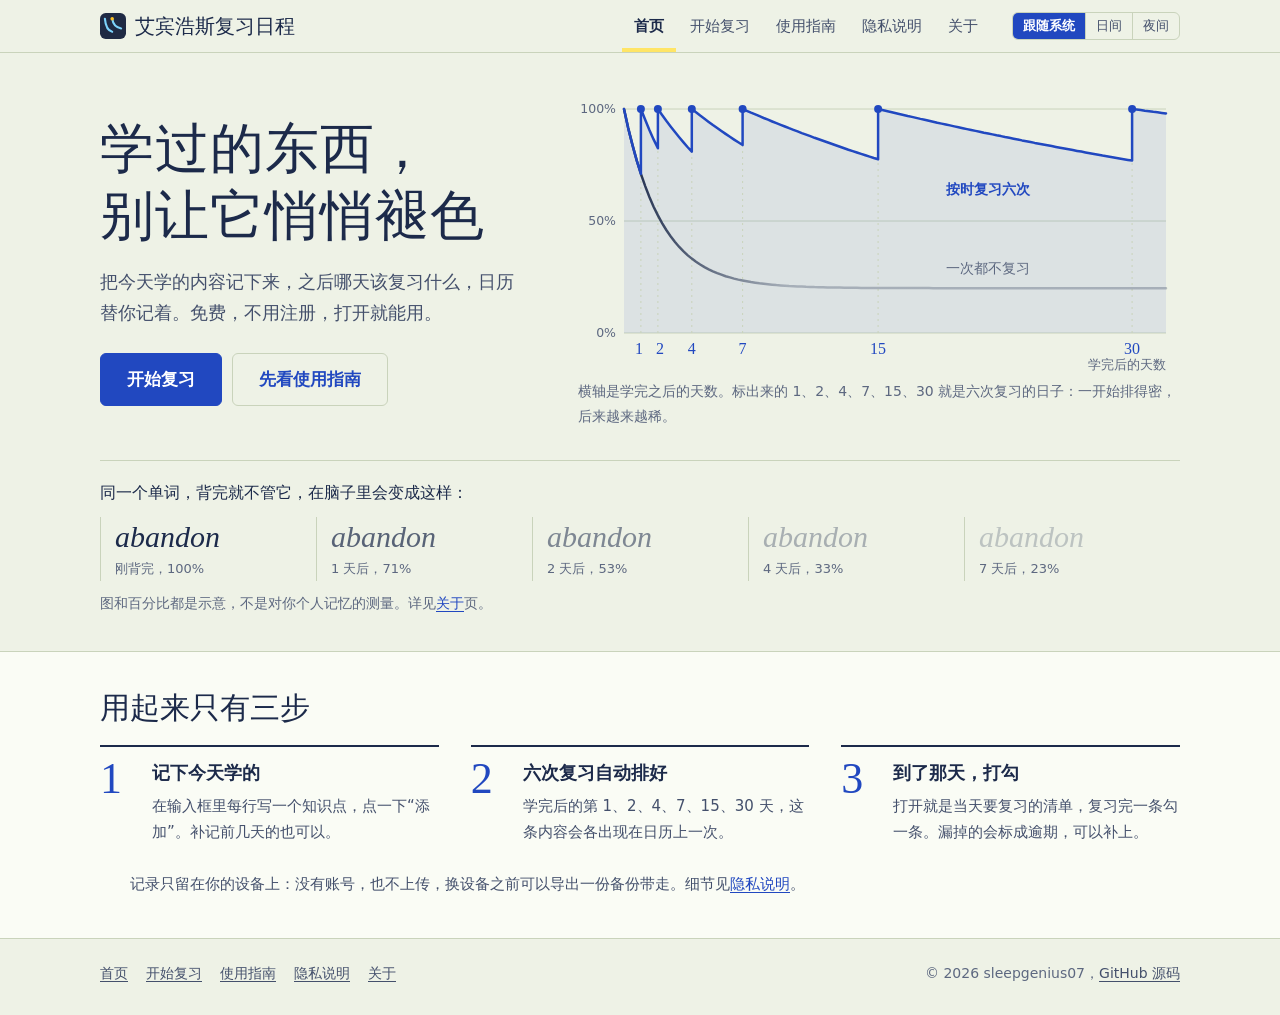
==== commit ae45a2ed: "v3.0.12：坚持项、关于页版本号、正文首行缩进" ====
--- a/index.html
+++ b/index.html
@@ -28,6 +28,8 @@
       <a href="privacy.html">隐私说明</a>
       <a href="about.html">关于</a>
     </nav>
+    <!-- 界面颜色开关（跟随系统 / 日间 / 夜间）：三个按钮由 theme.js 放进这个位置，每个页面都有 -->
+    <span data-theme-switch></span>
   </div>
 </header>
 
@@ -95,8 +97,6 @@
 <footer class="site-footer">
   <div class="site-footer-inner">
     <nav aria-label="页脚导航"><a href="index.html">首页</a><a href="app/index.html">开始复习</a><a href="guide.html">使用指南</a><a href="privacy.html">隐私说明</a><a href="about.html">关于</a></nav>
-    <!-- 界面颜色开关：三个按钮由 theme.js 放进 data-theme-switch 这个位置 -->
-    <div class="theme-row"><span>界面颜色</span><span data-theme-switch></span></div>
     <p>© 2026 sleepgenius07，<a href="https://github.com/sleepgenius07/sleepgenius07.github.io">GitHub 源码</a></p>
   </div>
 </footer>
--- a/style.css
+++ b/style.css
@@ -166,7 +166,11 @@
 .page-lead{font-size:18px;color:var(--ink-2);margin-bottom:8px}
 .container h2{font-family:var(--font-kai);font-size:26px;font-weight:400;line-height:1.35;margin:44px 0 12px;padding-top:20px;border-top:1px solid var(--rule)}
 .container h3{font-size:17px;font-weight:700;margin:22px 0 6px}
-.container p{margin-bottom:12px}
+/* 正文段落按中文书写习惯，首行缩进两个字（2em 就是两个字的宽度） */
+.container p{margin-bottom:12px;text-indent:2em}
+/* 不是正文的几种不缩进：版本号、“最后更新”这类小字、只放一个按钮的段落 */
+.container .version,.container .muted,.container .no-indent{text-indent:0}
+.version{display:inline-block;font-family:var(--font-num);font-size:15px;color:var(--ink-2);padding:1px 10px;border:1px solid var(--rule);border-radius:var(--radius);margin-bottom:12px}
 .container ul,.container ol{margin:0 0 14px 1.4em}
 .container li{margin-bottom:7px}
 .muted{color:var(--ink-3);font-size:14px}
@@ -209,7 +213,15 @@
 .seg button:first-child{border-left:0}
 .seg button:hover{color:var(--pen)}
 .seg button[aria-checked="true"]{background:var(--pen);color:var(--on-pen);font-weight:700}
-.theme-row{display:flex;align-items:center;gap:10px}
+/* 导航栏里的那一个：和“首页”等链接排在同一行的最右边 */
+.nav .seg{margin-left:10px;flex-shrink:0}
+.nav .seg button{font-size:13px;padding:4px 10px}
+/* 屏幕窄的时候放不下三个按钮：只显示当前选中的那一个，点它就换到下一种（theme.js 负责轮换） */
+@media(max-width:900px){
+  .nav .seg{margin-left:4px}
+  .nav .seg button{border-left:0}
+  .nav .seg button:not([aria-checked="true"]){display:none}
+}
 
 @media(max-width:600px){
   .container{padding:30px 16px 48px}
--- a/home.css
+++ b/home.css
@@ -49,7 +49,7 @@
 .step-no{font-family:var(--font-num);font-size:44px;line-height:1;color:var(--pen);grid-row:span 2}
 .steps h3{font-size:18px;font-weight:700;margin-bottom:4px}
 .steps p{color:var(--ink-2);font-size:15px}
-.steps-note{margin-top:26px;font-size:15px;color:var(--ink-2)}
+.steps-note{margin-top:26px;font-size:15px;color:var(--ink-2);text-indent:2em}      /* 首行缩进两个字 */
 
 /* ----- 平板和手机：改成上下排列 ----- */
 @media(max-width:860px){
